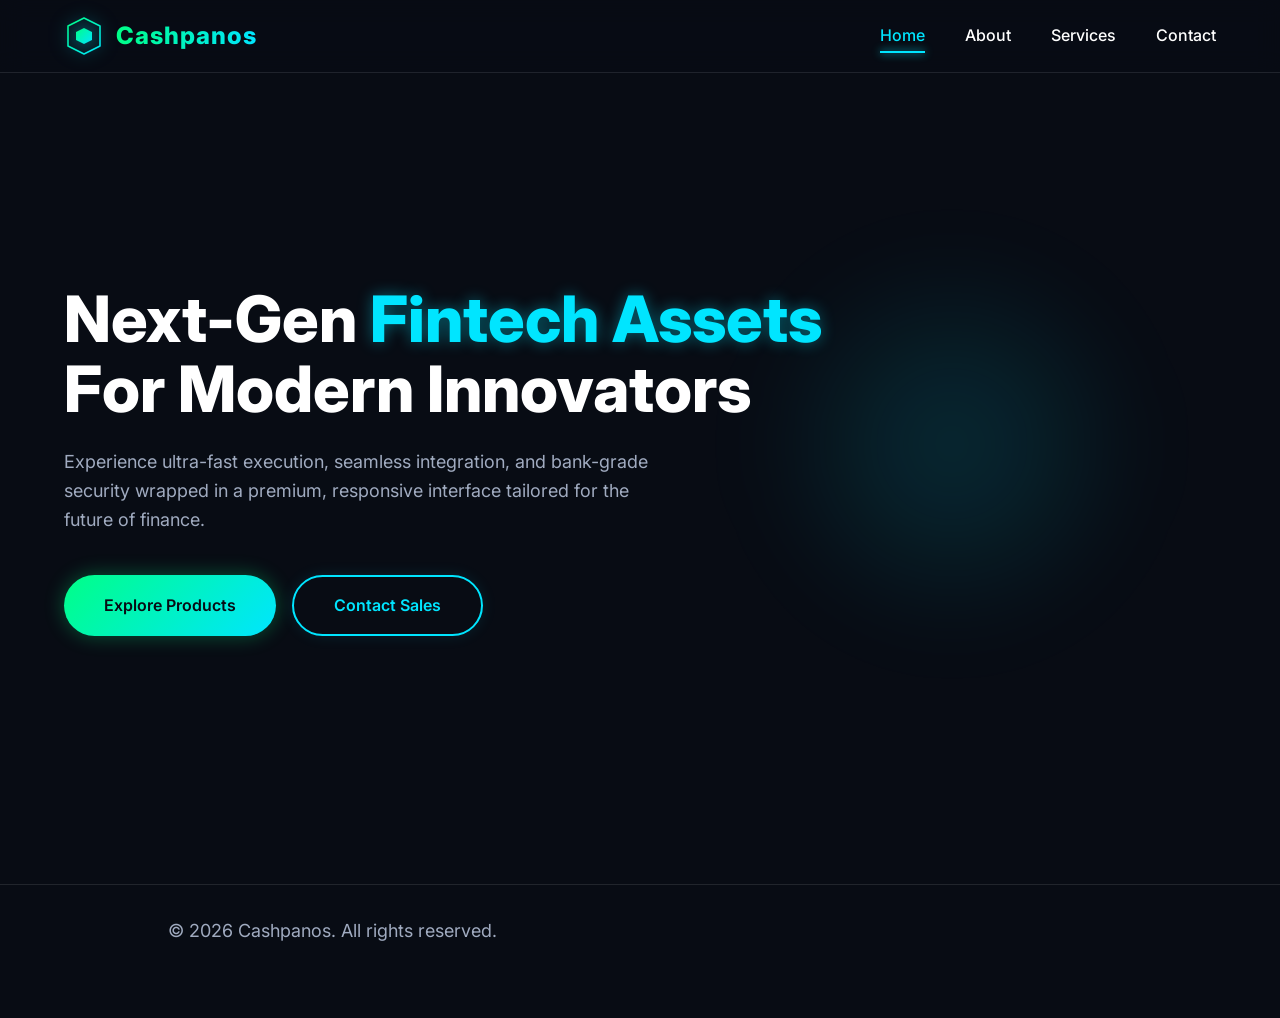
==== index.html @ ae022e5d "Initial commit: Cashpanos Premium UI" ====
<!DOCTYPE html>
<html lang="en">
<head>
    <meta charset="UTF-8">
    <meta name="viewport" content="width=device-width, initial-scale=1.0">
    <title>Cashpanos | Premium Fintech Assets</title>
    <meta name="description" content="Cashpanos is an ultra-fast, premium platform for managing fintech assets securely and with style.">
    <link rel="preconnect" href="https://fonts.googleapis.com">
    <link rel="preconnect" href="https://fonts.gstatic.com" crossorigin>
    <link href="https://fonts.googleapis.com/css2?family=Inter:wght@400;500;600;700;800&display=swap" rel="stylesheet">
    <link rel="stylesheet" href="css/style.css">
</head>
<body>
    <header>
        <a href="index.html" class="logo-container">
            <svg class="logo-svg" viewBox="0 0 100 100" fill="none" xmlns="http://www.w3.org/2000/svg">
                <path d="M50 5L90 25V75L50 95L10 75V25L50 5Z" stroke="url(#paint0_linear)" stroke-width="4" stroke-linejoin="round"/>
                <path d="M50 30L70 40V60L50 70L30 60V40L50 30Z" fill="url(#paint1_linear)"/>
                <defs>
                    <linearGradient id="paint0_linear" x1="10" y1="5" x2="90" y2="95" gradientUnits="userSpaceOnUse">
                        <stop stop-color="#00FF87"/>
                        <stop offset="1" stop-color="#00E5FF"/>
                    </linearGradient>
                    <linearGradient id="paint1_linear" x1="30" y1="30" x2="70" y2="70" gradientUnits="userSpaceOnUse">
                        <stop stop-color="#00FF87"/>
                        <stop offset="1" stop-color="#00E5FF"/>
                    </linearGradient>
                </defs>
            </svg>
            <span class="logo-text">Cashpanos</span>
        </a>
        <nav>
            <ul id="nav-menu">
                <li><a href="index.html" class="active">Home</a></li>
                <li><a href="about.html">About</a></li>
                <li><a href="services.html">Services</a></li>
                <li><a href="contact.html">Contact</a></li>
            </ul>
        </nav>
        <button class="mobile-menu-btn" id="mobile-menu-btn" aria-label="Toggle menu">
            ☰
        </button>
    </header>

    <main>
        <section class="hero">
            <h1>Next-Gen <span class="highlight">Fintech Assets</span><br>For Modern Innovators</h1>
            <p>Experience ultra-fast execution, seamless integration, and bank-grade security wrapped in a premium, responsive interface tailored for the future of finance.</p>
            <div class="btn-group">
                <a href="services.html" class="btn btn-glow">Explore Products</a>
                <a href="contact.html" class="btn btn-primary">Contact Sales</a>
            </div>
        </section>
    </main>

    <footer>
        <p>&copy; 2026 Cashpanos. All rights reserved.</p>
    </footer>

    <script>
        const btn = document.getElementById('mobile-menu-btn');
        const menu = document.getElementById('nav-menu');
        btn.addEventListener('click', () => {
            menu.classList.toggle('active');
        });
    </script>
</body>
</html>
---- css/style.css ----
:root {
  --bg-color: #080C14;
  --card-bg: #121B2A;
  --accent-teal: #00E5FF;
  --accent-emerald: #00FF87;
  --text-main: #FFFFFF;
  --text-muted: #A0ABC0;
  
  --font-main: 'Inter', system-ui, sans-serif;
  --fs-h1: clamp(2.5rem, 5vw, 4rem);
  --fs-h2: clamp(2rem, 4vw, 3rem);
  --fs-p: clamp(1rem, 2vw, 1.125rem);
  
  --glass-bg: rgba(8, 12, 20, 0.7);
  --glass-border: rgba(255, 255, 255, 0.1);
  --transition: all 0.3s cubic-bezier(0.25, 0.8, 0.25, 1);
}

* {
  margin: 0;
  padding: 0;
  box-sizing: border-box;
  font-family: var(--font-main);
}

body {
  background-color: var(--bg-color);
  color: var(--text-main);
  line-height: 1.6;
  overflow-x: hidden;
}

/* Glassmorphism Header */
header {
  position: fixed;
  top: 0;
  left: 0;
  width: 100%;
  padding: 1rem 5%;
  display: flex;
  justify-content: space-between;
  align-items: center;
  background: var(--glass-bg);
  backdrop-filter: blur(12px);
  -webkit-backdrop-filter: blur(12px);
  border-bottom: 1px solid var(--glass-border);
  z-index: 1000;
}

.logo-container {
  display: flex;
  align-items: center;
  gap: 0.75rem;
  text-decoration: none;
  color: var(--text-main);
}

.logo-svg {
  width: 40px;
  height: 40px;
  filter: drop-shadow(0 0 8px rgba(0, 229, 255, 0.5));
}

.logo-text {
  font-size: 1.5rem;
  font-weight: 800;
  letter-spacing: 1px;
  background: linear-gradient(90deg, var(--accent-emerald), var(--accent-teal));
  -webkit-background-clip: text;
  -webkit-text-fill-color: transparent;
}

nav ul {
  list-style: none;
  display: flex;
  gap: 2.5rem;
}

nav a {
  color: var(--text-main);
  text-decoration: none;
  font-weight: 500;
  font-size: 1rem;
  transition: var(--transition);
  position: relative;
  padding: 0.5rem 0;
}

nav a::after {
  content: '';
  position: absolute;
  bottom: 0;
  left: 0;
  width: 0%;
  height: 2px;
  background: var(--accent-teal);
  transition: var(--transition);
  box-shadow: 0 0 8px var(--accent-teal);
}

nav a:hover, nav a.active {
  color: var(--accent-teal);
}

nav a:hover::after,
nav a.active::after {
  width: 100%;
}

.mobile-menu-btn {
  display: none;
  background: none;
  border: none;
  color: var(--text-main);
  font-size: 1.5rem;
  cursor: pointer;
  padding: 0.5rem;
}

/* Base layout */
main {
  padding-top: 100px;
  min-height: calc(100vh - 80px);
}

section {
  padding: 5rem 5%;
}

.hero {
  min-height: 80vh;
  display: flex;
  flex-direction: column;
  justify-content: center;
  position: relative;
}

.hero::after {
  content: '';
  position: absolute;
  top: 20%;
  right: 10%;
  width: 400px;
  height: 400px;
  background: radial-gradient(circle, rgba(0,229,255,0.15) 0%, rgba(8,12,20,0) 70%);
  filter: blur(40px);
  z-index: -1;
  pointer-events: none;
}

h1 { font-size: var(--fs-h1); line-height: 1.1; margin-bottom: 1.5rem; font-weight: 800; }
h2 { font-size: var(--fs-h2); line-height: 1.2; margin-bottom: 1rem; font-weight: 700; }
.highlight { color: var(--accent-teal); text-shadow: 0 0 15px rgba(0,229,255,0.4); }

p { font-size: var(--fs-p); color: var(--text-muted); margin-bottom: 2.5rem; max-width: 600px; }

/* Buttons */
.btn-group {
  display: flex;
  gap: 1rem;
  flex-wrap: wrap;
}

.btn {
  display: inline-flex;
  align-items: center;
  justify-content: center;
  padding: 1rem 2.5rem;
  border-radius: 50px;
  text-decoration: none;
  font-weight: 600;
  font-size: 1rem;
  transition: var(--transition);
  cursor: pointer;
  border: none;
}

.btn-primary {
  background: transparent;
  color: var(--accent-teal);
  border: 2px solid var(--accent-teal);
  box-shadow: 0 0 15px rgba(0, 229, 255, 0.1);
}

.btn-primary:hover {
  background: rgba(0, 229, 255, 0.1);
  box-shadow: 0 0 25px rgba(0, 229, 255, 0.3);
  transform: translateY(-3px);
}

.btn-glow {
  background: linear-gradient(135deg, var(--accent-emerald), var(--accent-teal));
  color: var(--bg-color);
  box-shadow: 0 0 20px rgba(0, 255, 135, 0.3);
}

.btn-glow:hover {
  box-shadow: 0 0 30px rgba(0, 255, 135, 0.6), 0 0 50px rgba(0, 229, 255, 0.4);
  transform: translateY(-3px);
}

/* Cards */
.card-grid {
  display: grid;
  grid-template-columns: repeat(auto-fit, minmax(320px, 1fr));
  gap: 2.5rem;
  margin-top: 3rem;
}

.card {
  background: var(--card-bg);
  border: 1px solid var(--glass-border);
  border-radius: 20px;
  padding: 3rem 2rem;
  transition: var(--transition);
  position: relative;
  overflow: hidden;
  z-index: 1;
}

.card::before {
  content: '';
  position: absolute;
  top: -50%; left: -50%; width: 200%; height: 200%;
  background: radial-gradient(circle at center, rgba(0, 229, 255, 0.1), transparent 60%);
  opacity: 0;
  transition: var(--transition);
  z-index: -1;
  transform: scale(0.5);
}

.card:hover {
  transform: translateY(-12px);
  border-color: rgba(0, 229, 255, 0.5);
  box-shadow: 0 15px 35px rgba(0, 0, 0, 0.5), 0 0 25px rgba(0, 229, 255, 0.15);
}

.card:hover::before {
  opacity: 1;
  transform: scale(1);
}

.card h3 {
  font-size: 1.75rem;
  margin-bottom: 1rem;
  color: var(--text-main);
}

.card-icon {
  font-size: 3rem;
  margin-bottom: 1.5rem;
  background: linear-gradient(135deg, var(--accent-emerald), var(--accent-teal));
  -webkit-background-clip: text;
  -webkit-text-fill-color: transparent;
}

.price {
  font-size: 2.5rem;
  font-weight: 800;
  color: var(--text-main);
  margin-bottom: 1.5rem;
}

.price span {
  font-size: 1rem;
  color: var(--text-muted);
  font-weight: 400;
}

.features {
  list-style: none;
  margin-bottom: 2rem;
}

.features li {
  margin-bottom: 0.75rem;
  color: var(--text-muted);
  display: flex;
  align-items: center;
  gap: 0.5rem;
}

.features li::before {
  content: '✓';
  color: var(--accent-emerald);
  font-weight: bold;
}

/* Forms */
.contact-container {
  max-width: 600px;
  margin: 0 auto;
  background: var(--card-bg);
  padding: 3rem;
  border-radius: 20px;
  border: 1px solid var(--glass-border);
  box-shadow: 0 10px 30px rgba(0,0,0,0.5);
}

.form-group {
  margin-bottom: 2rem;
  position: relative;
}

.form-label {
  display: block;
  margin-bottom: 0.5rem;
  color: var(--text-muted);
  font-size: 0.9rem;
  font-weight: 500;
}

.form-control {
  width: 100%;
  background: rgba(255,255,255,0.03);
  border: 1px solid var(--glass-border);
  border-radius: 10px;
  padding: 1.2rem;
  color: var(--text-main);
  font-size: 1rem;
  transition: var(--transition);
}

textarea.form-control {
  resize: vertical;
  min-height: 150px;
}

.form-control:focus {
  outline: none;
  border-color: var(--accent-teal);
  background: rgba(0,229,255,0.02);
  box-shadow: 0 0 15px rgba(0, 229, 255, 0.15);
}

.error-msg {
  color: #ff4b4b;
  font-size: 0.85rem;
  position: absolute;
  bottom: -22px;
  left: 5px;
  display: none;
}

.form-group.error .form-control {
  border-color: #ff4b4b;
  background: rgba(255,75,75,0.05);
}

.form-group.error .error-msg {
  display: block;
}

/* Footer */
footer {
  text-align: center;
  padding: 2rem;
  border-top: 1px solid var(--glass-border);
  color: var(--text-muted);
  margin-top: 4rem;
}

/* Mobile Responsive */
@media (max-width: 768px) {
  .mobile-menu-btn {
    display: block;
  }
  
  nav ul {
    position: fixed;
    top: 72px;
    left: -100%;
    width: 100%;
    height: calc(100vh - 72px);
    background: var(--glass-bg);
    backdrop-filter: blur(15px);
    -webkit-backdrop-filter: blur(15px);
    flex-direction: column;
    align-items: center;
    padding-top: 4rem;
    gap: 3rem;
    transition: var(--transition);
    border-right: 1px solid var(--glass-border);
  }
  
  nav ul.active {
    left: 0;
  }
  
  nav a {
    font-size: 1.5rem;
  }
  
  section {
    padding: 3rem 5%;
  }
  
  .contact-container {
    padding: 2rem 1.5rem;
  }
}
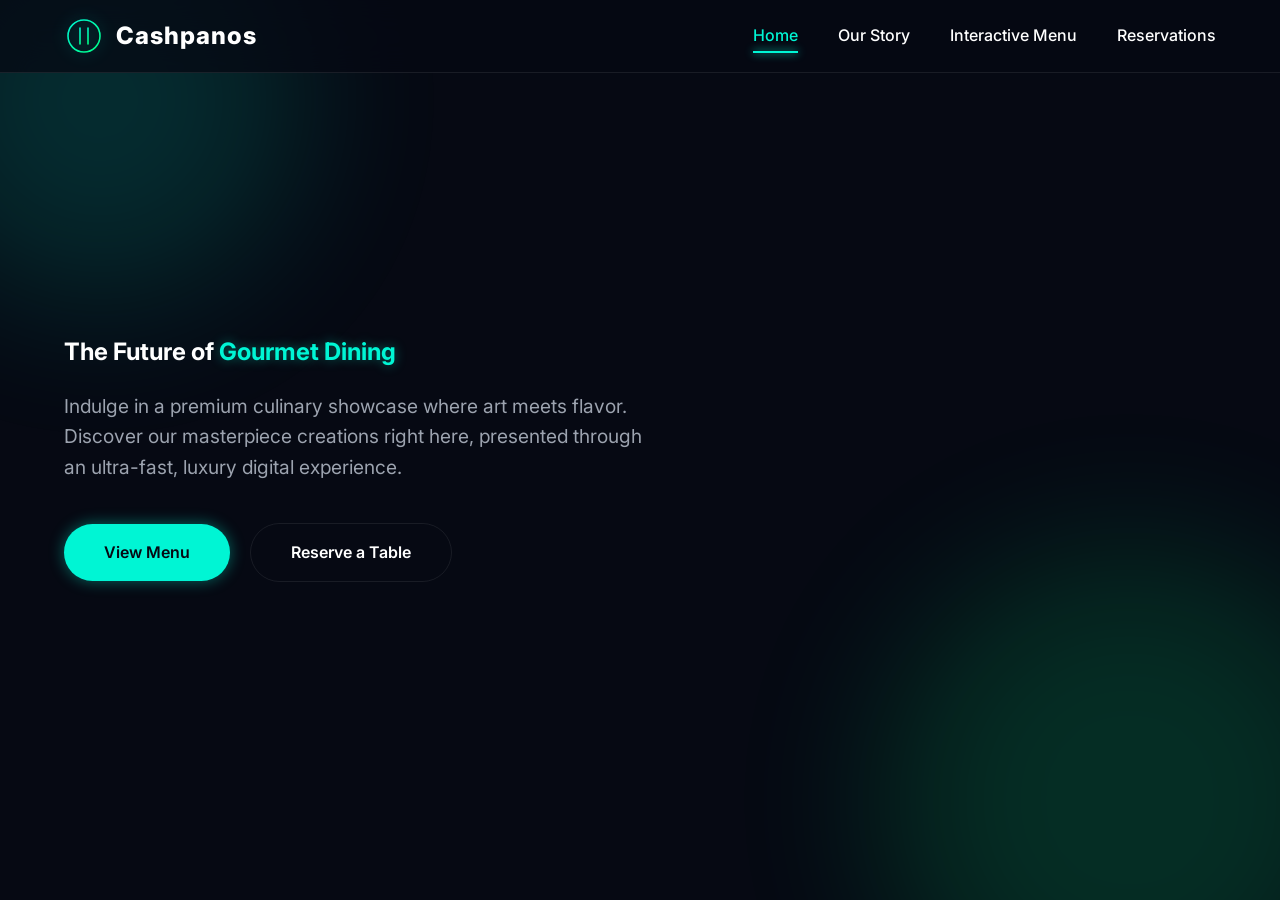
==== commit b269d4d3: "feat: Upgrade Cashpanos to premium culinary showcase with 3D menus" ====
--- a/index.html
+++ b/index.html
@@ -3,27 +3,32 @@
 <head>
     <meta charset="UTF-8">
     <meta name="viewport" content="width=device-width, initial-scale=1.0">
-    <title>Cashpanos | Premium Fintech Assets</title>
-    <meta name="description" content="Cashpanos is an ultra-fast, premium platform for managing fintech assets securely and with style.">
+    <title>Cashpanos | Premium Culinary Showcase</title>
+    <meta name="description" content="Experience a breathtaking, luxury culinary journey with Cashpanos.">
     <link rel="preconnect" href="https://fonts.googleapis.com">
     <link rel="preconnect" href="https://fonts.gstatic.com" crossorigin>
     <link href="https://fonts.googleapis.com/css2?family=Inter:wght@400;500;600;700;800&display=swap" rel="stylesheet">
     <link rel="stylesheet" href="css/style.css">
 </head>
 <body>
+    <!-- Ambient Blobs -->
+    <div class="ambient-blob blob-1"></div>
+    <div class="ambient-blob blob-2"></div>
+
     <header>
         <a href="index.html" class="logo-container">
             <svg class="logo-svg" viewBox="0 0 100 100" fill="none" xmlns="http://www.w3.org/2000/svg">
-                <path d="M50 5L90 25V75L50 95L10 75V25L50 5Z" stroke="url(#paint0_linear)" stroke-width="4" stroke-linejoin="round"/>
-                <path d="M50 30L70 40V60L50 70L30 60V40L50 30Z" fill="url(#paint1_linear)"/>
+                <!-- Culinary-inspired minimalist plate and fork/knife abstract -->
+                <circle cx="50" cy="50" r="40" stroke="url(#paint0_linear)" stroke-width="4"/>
+                <path d="M40 30 V70 M60 30 V70" stroke="url(#paint1_linear)" stroke-width="4" stroke-linecap="round"/>
                 <defs>
-                    <linearGradient id="paint0_linear" x1="10" y1="5" x2="90" y2="95" gradientUnits="userSpaceOnUse">
-                        <stop stop-color="#00FF87"/>
-                        <stop offset="1" stop-color="#00E5FF"/>
+                    <linearGradient id="paint0_linear" x1="10" y1="10" x2="90" y2="90" gradientUnits="userSpaceOnUse">
+                        <stop stop-color="#00F5D4"/>
+                        <stop offset="1" stop-color="#00FF87"/>
                     </linearGradient>
-                    <linearGradient id="paint1_linear" x1="30" y1="30" x2="70" y2="70" gradientUnits="userSpaceOnUse">
-                        <stop stop-color="#00FF87"/>
-                        <stop offset="1" stop-color="#00E5FF"/>
+                    <linearGradient id="paint1_linear" x1="40" y1="30" x2="60" y2="70" gradientUnits="userSpaceOnUse">
+                        <stop stop-color="#00F5D4"/>
+                        <stop offset="1" stop-color="#00FF87"/>
                     </linearGradient>
                 </defs>
             </svg>
@@ -32,37 +37,27 @@
         <nav>
             <ul id="nav-menu">
                 <li><a href="index.html" class="active">Home</a></li>
-                <li><a href="about.html">About</a></li>
-                <li><a href="services.html">Services</a></li>
-                <li><a href="contact.html">Contact</a></li>
+                <li><a href="about.html">Our Story</a></li>
+                <li><a href="services.html">Interactive Menu</a></li>
+                <li><a href="contact.html">Reservations</a></li>
             </ul>
         </nav>
-        <button class="mobile-menu-btn" id="mobile-menu-btn" aria-label="Toggle menu">
-            ☰
-        </button>
+        <button class="mobile-menu-btn" id="mobile-menu-btn" aria-label="Toggle menu">☰</button>
     </header>
 
     <main>
-        <section class="hero">
-            <h1>Next-Gen <span class="highlight">Fintech Assets</span><br>For Modern Innovators</h1>
-            <p>Experience ultra-fast execution, seamless integration, and bank-grade security wrapped in a premium, responsive interface tailored for the future of finance.</p>
-            <div class="btn-group">
-                <a href="services.html" class="btn btn-glow">Explore Products</a>
-                <a href="contact.html" class="btn btn-primary">Contact Sales</a>
+        <section class="hero fade-in">
+            <h1>The Future of <span class="highlight">Gourmet Dining</span></h1>
+            <p style="margin: 1.5rem 0 2.5rem; font-size: 1.2rem; max-width: 600px; color: var(--text-muted);">
+                Indulge in a premium culinary showcase where art meets flavor. Discover our masterpiece creations right here, presented through an ultra-fast, luxury digital experience.
+            </p>
+            <div>
+                <a href="services.html" class="btn btn-glow">View Menu</a>
+                <a href="contact.html" class="btn" style="color: var(--text-main); margin-left: 1rem; border: 1px solid var(--glass-border);">Reserve a Table</a>
             </div>
         </section>
     </main>
 
-    <footer>
-        <p>&copy; 2026 Cashpanos. All rights reserved.</p>
-    </footer>
-
-    <script>
-        const btn = document.getElementById('mobile-menu-btn');
-        const menu = document.getElementById('nav-menu');
-        btn.addEventListener('click', () => {
-            menu.classList.toggle('active');
-        });
-    </script>
+    <script src="js/main.js"></script>
 </body>
 </html>
--- a/css/style.css
+++ b/css/style.css
@@ -1,19 +1,14 @@
 :root {
-  --bg-color: #080C14;
-  --card-bg: #121B2A;
-  --accent-teal: #00E5FF;
-  --accent-emerald: #00FF87;
+  --bg-dark: #060913;
+  --bg-container: #111827;
+  --accent-neon: #00F5D4;
+  --accent-secondary: #00FF87;
   --text-main: #FFFFFF;
-  --text-muted: #A0ABC0;
+  --text-muted: #9CA3AF;
   
   --font-main: 'Inter', system-ui, sans-serif;
-  --fs-h1: clamp(2.5rem, 5vw, 4rem);
-  --fs-h2: clamp(2rem, 4vw, 3rem);
-  --fs-p: clamp(1rem, 2vw, 1.125rem);
-  
-  --glass-bg: rgba(8, 12, 20, 0.7);
-  --glass-border: rgba(255, 255, 255, 0.1);
-  --transition: all 0.3s cubic-bezier(0.25, 0.8, 0.25, 1);
+  --glass-bg: rgba(6, 9, 19, 0.75);
+  --glass-border: rgba(255, 255, 255, 0.08);
 }
 
 * {
@@ -24,378 +19,124 @@
 }
 
 body {
-  background-color: var(--bg-color);
+  background-color: var(--bg-dark);
   color: var(--text-main);
   line-height: 1.6;
   overflow-x: hidden;
+  position: relative;
 }
 
-/* Glassmorphism Header */
+/* Ambient Floating Blobs */
+.ambient-blob {
+  position: fixed;
+  border-radius: 50%;
+  filter: blur(80px);
+  z-index: -1;
+  opacity: 0.15;
+  animation: float 10s infinite ease-in-out alternate;
+}
+
+.blob-1 {
+  width: 400px;
+  height: 400px;
+  background: var(--accent-neon);
+  top: -100px;
+  left: -100px;
+}
+
+.blob-2 {
+  width: 500px;
+  height: 500px;
+  background: var(--accent-secondary);
+  bottom: -150px;
+  right: -100px;
+  animation-delay: -5s;
+}
+
+@keyframes float {
+  0% { transform: translateY(0) scale(1); }
+  100% { transform: translateY(50px) scale(1.1); }
+}
+
+/* Typography */
+h1, h2, h3 { line-height: 1.2; }
+.highlight { color: var(--accent-neon); text-shadow: 0 0 12px rgba(0,245,212,0.4); }
+
+/* Header & Glassmorphism */
 header {
   position: fixed;
-  top: 0;
-  left: 0;
-  width: 100%;
+  top: 0; left: 0; width: 100%;
   padding: 1rem 5%;
   display: flex;
   justify-content: space-between;
   align-items: center;
   background: var(--glass-bg);
-  backdrop-filter: blur(12px);
-  -webkit-backdrop-filter: blur(12px);
+  backdrop-filter: blur(16px);
+  -webkit-backdrop-filter: blur(16px);
   border-bottom: 1px solid var(--glass-border);
   z-index: 1000;
 }
 
 .logo-container {
-  display: flex;
-  align-items: center;
-  gap: 0.75rem;
+  display: flex; align-items: center; gap: 0.75rem;
   text-decoration: none;
-  color: var(--text-main);
 }
 
-.logo-svg {
-  width: 40px;
-  height: 40px;
-  filter: drop-shadow(0 0 8px rgba(0, 229, 255, 0.5));
+.logo-svg { width: 40px; height: 40px; filter: drop-shadow(0 0 8px rgba(0,245,212,0.4)); }
+.logo-text { font-size: 1.5rem; font-weight: 800; color: var(--text-main); letter-spacing: 1px; }
+
+nav ul { list-style: none; display: flex; gap: 2.5rem; }
+nav a {
+  color: var(--text-main); text-decoration: none; font-weight: 500;
+  position: relative; padding: 0.5rem 0; transition: color 0.3s;
+}
+nav a::after {
+  content: ''; position: absolute; bottom: 0; left: 0; width: 0%; height: 2px;
+  background: var(--accent-neon); transition: width 0.3s; box-shadow: 0 0 8px var(--accent-neon);
+}
+nav a:hover, nav a.active { color: var(--accent-neon); }
+nav a:hover::after, nav a.active::after { width: 100%; }
+
+.mobile-menu-btn {
+  display: none; background: none; border: none; color: var(--text-main); font-size: 1.8rem; cursor: pointer;
 }
 
-.logo-text {
-  font-size: 1.5rem;
-  font-weight: 800;
-  letter-spacing: 1px;
-  background: linear-gradient(90deg, var(--accent-emerald), var(--accent-teal));
-  -webkit-background-clip: text;
-  -webkit-text-fill-color: transparent;
-}
-
-nav ul {
-  list-style: none;
-  display: flex;
-  gap: 2.5rem;
-}
-
-nav a {
-  color: var(--text-main);
-  text-decoration: none;
-  font-weight: 500;
-  font-size: 1rem;
-  transition: var(--transition);
-  position: relative;
-  padding: 0.5rem 0;
-}
-
-nav a::after {
-  content: '';
-  position: absolute;
-  bottom: 0;
-  left: 0;
-  width: 0%;
-  height: 2px;
-  background: var(--accent-teal);
-  transition: var(--transition);
-  box-shadow: 0 0 8px var(--accent-teal);
-}
-
-nav a:hover, nav a.active {
-  color: var(--accent-teal);
-}
-
-nav a:hover::after,
-nav a.active::after {
-  width: 100%;
-}
-
-.mobile-menu-btn {
-  display: none;
-  background: none;
-  border: none;
-  color: var(--text-main);
-  font-size: 1.5rem;
-  cursor: pointer;
-  padding: 0.5rem;
-}
-
-/* Base layout */
-main {
-  padding-top: 100px;
-  min-height: calc(100vh - 80px);
-}
-
-section {
-  padding: 5rem 5%;
-}
-
-.hero {
-  min-height: 80vh;
-  display: flex;
-  flex-direction: column;
-  justify-content: center;
-  position: relative;
-}
-
-.hero::after {
-  content: '';
-  position: absolute;
-  top: 20%;
-  right: 10%;
-  width: 400px;
-  height: 400px;
-  background: radial-gradient(circle, rgba(0,229,255,0.15) 0%, rgba(8,12,20,0) 70%);
-  filter: blur(40px);
-  z-index: -1;
-  pointer-events: none;
-}
-
-h1 { font-size: var(--fs-h1); line-height: 1.1; margin-bottom: 1.5rem; font-weight: 800; }
-h2 { font-size: var(--fs-h2); line-height: 1.2; margin-bottom: 1rem; font-weight: 700; }
-.highlight { color: var(--accent-teal); text-shadow: 0 0 15px rgba(0,229,255,0.4); }
-
-p { font-size: var(--fs-p); color: var(--text-muted); margin-bottom: 2.5rem; max-width: 600px; }
+/* Layout */
+main { padding-top: 100px; min-height: calc(100vh - 80px); }
+section { padding: 5rem 5%; }
+.hero { min-height: 80vh; display: flex; flex-direction: column; justify-content: center; }
 
 /* Buttons */
-.btn-group {
-  display: flex;
-  gap: 1rem;
-  flex-wrap: wrap;
+.btn {
+  display: inline-block; padding: 1rem 2.5rem; border-radius: 50px; font-weight: 600;
+  text-decoration: none; border: none; cursor: pointer; transition: all 0.3s;
 }
-
-.btn {
-  display: inline-flex;
-  align-items: center;
-  justify-content: center;
-  padding: 1rem 2.5rem;
-  border-radius: 50px;
-  text-decoration: none;
-  font-weight: 600;
-  font-size: 1rem;
-  transition: var(--transition);
-  cursor: pointer;
-  border: none;
+.btn-glow {
+  background: var(--accent-neon); color: var(--bg-dark);
+  box-shadow: 0 0 15px rgba(0, 245, 212, 0.4);
 }
-
-.btn-primary {
-  background: transparent;
-  color: var(--accent-teal);
-  border: 2px solid var(--accent-teal);
-  box-shadow: 0 0 15px rgba(0, 229, 255, 0.1);
-}
-
-.btn-primary:hover {
-  background: rgba(0, 229, 255, 0.1);
-  box-shadow: 0 0 25px rgba(0, 229, 255, 0.3);
-  transform: translateY(-3px);
-}
-
-.btn-glow {
-  background: linear-gradient(135deg, var(--accent-emerald), var(--accent-teal));
-  color: var(--bg-color);
-  box-shadow: 0 0 20px rgba(0, 255, 135, 0.3);
-}
-
 .btn-glow:hover {
-  box-shadow: 0 0 30px rgba(0, 255, 135, 0.6), 0 0 50px rgba(0, 229, 255, 0.4);
-  transform: translateY(-3px);
-}
-
-/* Cards */
-.card-grid {
-  display: grid;
-  grid-template-columns: repeat(auto-fit, minmax(320px, 1fr));
-  gap: 2.5rem;
-  margin-top: 3rem;
-}
-
-.card {
-  background: var(--card-bg);
-  border: 1px solid var(--glass-border);
-  border-radius: 20px;
-  padding: 3rem 2rem;
-  transition: var(--transition);
-  position: relative;
-  overflow: hidden;
-  z-index: 1;
-}
-
-.card::before {
-  content: '';
-  position: absolute;
-  top: -50%; left: -50%; width: 200%; height: 200%;
-  background: radial-gradient(circle at center, rgba(0, 229, 255, 0.1), transparent 60%);
-  opacity: 0;
-  transition: var(--transition);
-  z-index: -1;
-  transform: scale(0.5);
-}
-
-.card:hover {
-  transform: translateY(-12px);
-  border-color: rgba(0, 229, 255, 0.5);
-  box-shadow: 0 15px 35px rgba(0, 0, 0, 0.5), 0 0 25px rgba(0, 229, 255, 0.15);
-}
-
-.card:hover::before {
-  opacity: 1;
-  transform: scale(1);
-}
-
-.card h3 {
-  font-size: 1.75rem;
-  margin-bottom: 1rem;
-  color: var(--text-main);
-}
-
-.card-icon {
-  font-size: 3rem;
-  margin-bottom: 1.5rem;
-  background: linear-gradient(135deg, var(--accent-emerald), var(--accent-teal));
-  -webkit-background-clip: text;
-  -webkit-text-fill-color: transparent;
-}
-
-.price {
-  font-size: 2.5rem;
-  font-weight: 800;
-  color: var(--text-main);
-  margin-bottom: 1.5rem;
-}
-
-.price span {
-  font-size: 1rem;
-  color: var(--text-muted);
-  font-weight: 400;
-}
-
-.features {
-  list-style: none;
-  margin-bottom: 2rem;
-}
-
-.features li {
-  margin-bottom: 0.75rem;
-  color: var(--text-muted);
-  display: flex;
-  align-items: center;
-  gap: 0.5rem;
-}
-
-.features li::before {
-  content: '✓';
-  color: var(--accent-emerald);
-  font-weight: bold;
+  box-shadow: 0 0 30px rgba(0, 245, 212, 0.7); transform: translateY(-3px);
 }
 
 /* Forms */
-.contact-container {
-  max-width: 600px;
-  margin: 0 auto;
-  background: var(--card-bg);
-  padding: 3rem;
-  border-radius: 20px;
-  border: 1px solid var(--glass-border);
-  box-shadow: 0 10px 30px rgba(0,0,0,0.5);
+.form-control {
+  width: 100%; background: var(--bg-container); border: 1px solid var(--glass-border);
+  padding: 1rem; color: var(--text-main); border-radius: 8px;
 }
+.form-control:focus { outline: none; border-color: var(--accent-neon); box-shadow: 0 0 10px rgba(0,245,212,0.2); }
 
-.form-group {
-  margin-bottom: 2rem;
-  position: relative;
+/* Utilities */
+.fade-in { opacity: 0; transform: translateY(30px); transition: opacity 0.8s ease, transform 0.8s ease; }
+.fade-in.visible { opacity: 1; transform: translateY(0); }
+
+@media (max-width: 768px) {
+  .mobile-menu-btn { display: block; }
+  nav ul {
+    position: fixed; top: 72px; left: -100%; width: 100%; height: calc(100vh - 72px);
+    background: var(--glass-bg); backdrop-filter: blur(15px); flex-direction: column;
+    align-items: center; padding-top: 4rem; gap: 3rem; transition: left 0.3s ease;
+  }
+  nav ul.active { left: 0; }
+  h1 { font-size: 2.5rem; }
 }
-
-.form-label {
-  display: block;
-  margin-bottom: 0.5rem;
-  color: var(--text-muted);
-  font-size: 0.9rem;
-  font-weight: 500;
-}
-
-.form-control {
-  width: 100%;
-  background: rgba(255,255,255,0.03);
-  border: 1px solid var(--glass-border);
-  border-radius: 10px;
-  padding: 1.2rem;
-  color: var(--text-main);
-  font-size: 1rem;
-  transition: var(--transition);
-}
-
-textarea.form-control {
-  resize: vertical;
-  min-height: 150px;
-}
-
-.form-control:focus {
-  outline: none;
-  border-color: var(--accent-teal);
-  background: rgba(0,229,255,0.02);
-  box-shadow: 0 0 15px rgba(0, 229, 255, 0.15);
-}
-
-.error-msg {
-  color: #ff4b4b;
-  font-size: 0.85rem;
-  position: absolute;
-  bottom: -22px;
-  left: 5px;
-  display: none;
-}
-
-.form-group.error .form-control {
-  border-color: #ff4b4b;
-  background: rgba(255,75,75,0.05);
-}
-
-.form-group.error .error-msg {
-  display: block;
-}
-
-/* Footer */
-footer {
-  text-align: center;
-  padding: 2rem;
-  border-top: 1px solid var(--glass-border);
-  color: var(--text-muted);
-  margin-top: 4rem;
-}
-
-/* Mobile Responsive */
-@media (max-width: 768px) {
-  .mobile-menu-btn {
-    display: block;
-  }
-  
-  nav ul {
-    position: fixed;
-    top: 72px;
-    left: -100%;
-    width: 100%;
-    height: calc(100vh - 72px);
-    background: var(--glass-bg);
-    backdrop-filter: blur(15px);
-    -webkit-backdrop-filter: blur(15px);
-    flex-direction: column;
-    align-items: center;
-    padding-top: 4rem;
-    gap: 3rem;
-    transition: var(--transition);
-    border-right: 1px solid var(--glass-border);
-  }
-  
-  nav ul.active {
-    left: 0;
-  }
-  
-  nav a {
-    font-size: 1.5rem;
-  }
-  
-  section {
-    padding: 3rem 5%;
-  }
-  
-  .contact-container {
-    padding: 2rem 1.5rem;
-  }
-}
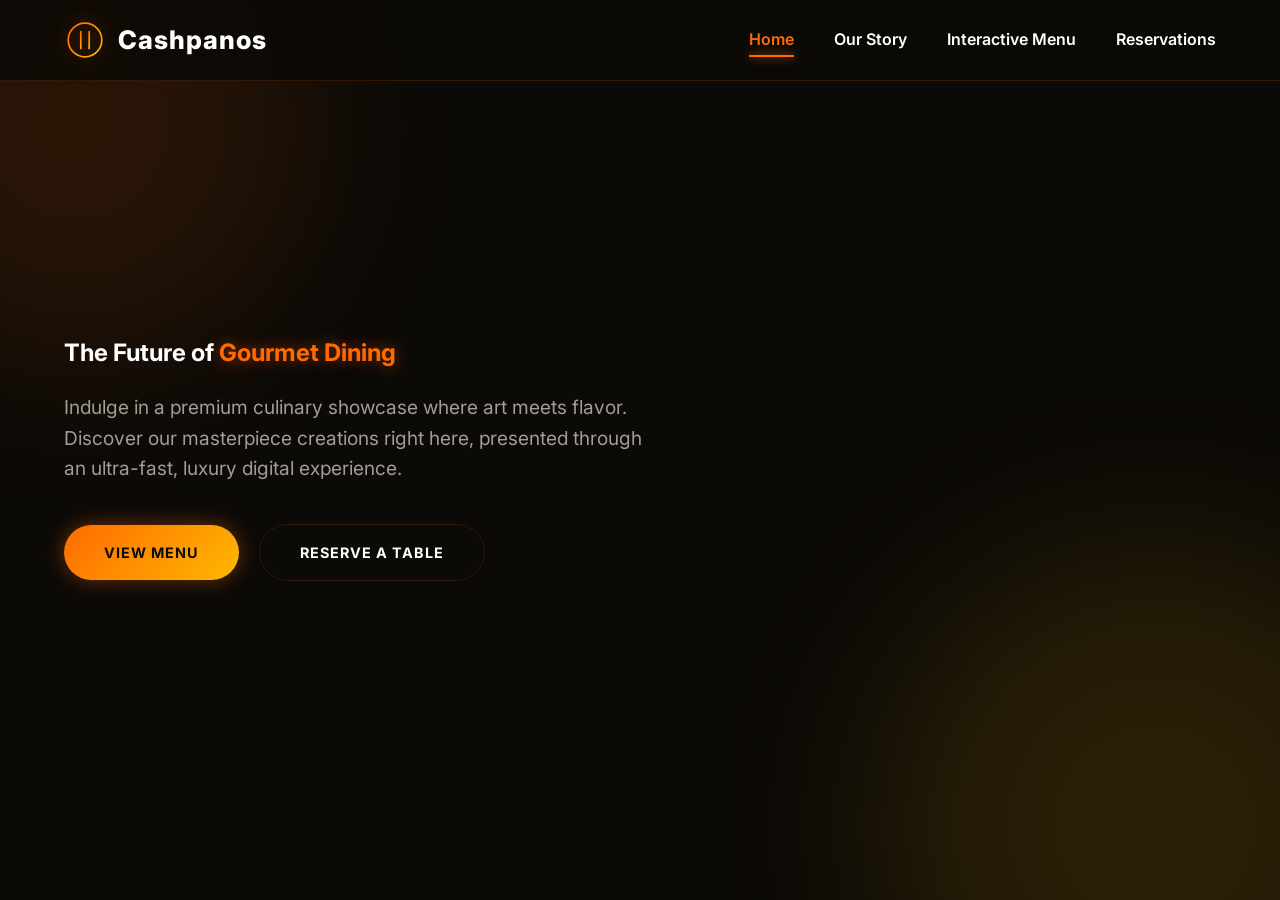
==== commit cf538862: "feat: Add 24 culinary items, fiery orange theme, image placeholders" ====
--- a/index.html
+++ b/index.html
@@ -23,12 +23,12 @@
                 <path d="M40 30 V70 M60 30 V70" stroke="url(#paint1_linear)" stroke-width="4" stroke-linecap="round"/>
                 <defs>
                     <linearGradient id="paint0_linear" x1="10" y1="10" x2="90" y2="90" gradientUnits="userSpaceOnUse">
-                        <stop stop-color="#00F5D4"/>
-                        <stop offset="1" stop-color="#00FF87"/>
+                        <stop stop-color="#FF6B00"/>
+                        <stop offset="1" stop-color="#FFB800"/>
                     </linearGradient>
                     <linearGradient id="paint1_linear" x1="40" y1="30" x2="60" y2="70" gradientUnits="userSpaceOnUse">
-                        <stop stop-color="#00F5D4"/>
-                        <stop offset="1" stop-color="#00FF87"/>
+                        <stop stop-color="#FF6B00"/>
+                        <stop offset="1" stop-color="#FFB800"/>
                     </linearGradient>
                 </defs>
             </svg>
--- a/css/style.css
+++ b/css/style.css
@@ -1,14 +1,14 @@
 :root {
-  --bg-dark: #060913;
-  --bg-container: #111827;
-  --accent-neon: #00F5D4;
-  --accent-secondary: #00FF87;
+  --bg-dark: #0C0A07;
+  --bg-container: #18140E;
+  --accent-neon: #FF6B00;
+  --accent-secondary: #FFB800;
   --text-main: #FFFFFF;
-  --text-muted: #9CA3AF;
+  --text-muted: #A39D98;
   
   --font-main: 'Inter', system-ui, sans-serif;
-  --glass-bg: rgba(6, 9, 19, 0.75);
-  --glass-border: rgba(255, 255, 255, 0.08);
+  --glass-bg: rgba(12, 10, 7, 0.85);
+  --glass-border: rgba(255, 107, 0, 0.15);
 }
 
 * {
@@ -30,49 +30,49 @@
 .ambient-blob {
   position: fixed;
   border-radius: 50%;
-  filter: blur(80px);
+  filter: blur(90px);
   z-index: -1;
-  opacity: 0.15;
-  animation: float 10s infinite ease-in-out alternate;
+  opacity: 0.12;
+  animation: float 12s infinite ease-in-out alternate;
 }
 
 .blob-1 {
-  width: 400px;
-  height: 400px;
+  width: 450px;
+  height: 450px;
   background: var(--accent-neon);
   top: -100px;
-  left: -100px;
+  left: -150px;
 }
 
 .blob-2 {
-  width: 500px;
-  height: 500px;
+  width: 550px;
+  height: 550px;
   background: var(--accent-secondary);
-  bottom: -150px;
-  right: -100px;
-  animation-delay: -5s;
+  bottom: -200px;
+  right: -150px;
+  animation-delay: -6s;
 }
 
 @keyframes float {
   0% { transform: translateY(0) scale(1); }
-  100% { transform: translateY(50px) scale(1.1); }
+  100% { transform: translateY(60px) scale(1.1); }
 }
 
 /* Typography */
 h1, h2, h3 { line-height: 1.2; }
-.highlight { color: var(--accent-neon); text-shadow: 0 0 12px rgba(0,245,212,0.4); }
+.highlight { color: var(--accent-neon); text-shadow: 0 0 15px rgba(255,107,0,0.5); }
 
 /* Header & Glassmorphism */
 header {
   position: fixed;
   top: 0; left: 0; width: 100%;
-  padding: 1rem 5%;
+  padding: 1.2rem 5%;
   display: flex;
   justify-content: space-between;
   align-items: center;
   background: var(--glass-bg);
-  backdrop-filter: blur(16px);
-  -webkit-backdrop-filter: blur(16px);
+  backdrop-filter: blur(20px);
+  -webkit-backdrop-filter: blur(20px);
   border-bottom: 1px solid var(--glass-border);
   z-index: 1000;
 }
@@ -82,17 +82,17 @@
   text-decoration: none;
 }
 
-.logo-svg { width: 40px; height: 40px; filter: drop-shadow(0 0 8px rgba(0,245,212,0.4)); }
-.logo-text { font-size: 1.5rem; font-weight: 800; color: var(--text-main); letter-spacing: 1px; }
+.logo-svg { width: 42px; height: 42px; filter: drop-shadow(0 0 10px rgba(255,107,0,0.5)); }
+.logo-text { font-size: 1.6rem; font-weight: 800; color: var(--text-main); letter-spacing: 1px; }
 
 nav ul { list-style: none; display: flex; gap: 2.5rem; }
 nav a {
-  color: var(--text-main); text-decoration: none; font-weight: 500;
+  color: var(--text-main); text-decoration: none; font-weight: 600;
   position: relative; padding: 0.5rem 0; transition: color 0.3s;
 }
 nav a::after {
   content: ''; position: absolute; bottom: 0; left: 0; width: 0%; height: 2px;
-  background: var(--accent-neon); transition: width 0.3s; box-shadow: 0 0 8px var(--accent-neon);
+  background: var(--accent-neon); transition: width 0.3s; box-shadow: 0 0 10px var(--accent-neon);
 }
 nav a:hover, nav a.active { color: var(--accent-neon); }
 nav a:hover::after, nav a.active::after { width: 100%; }
@@ -108,33 +108,35 @@
 
 /* Buttons */
 .btn {
-  display: inline-block; padding: 1rem 2.5rem; border-radius: 50px; font-weight: 600;
+  display: inline-block; padding: 1rem 2.5rem; border-radius: 50px; font-weight: 700;
   text-decoration: none; border: none; cursor: pointer; transition: all 0.3s;
+  text-transform: uppercase; letter-spacing: 1px; font-size: 0.9rem;
 }
 .btn-glow {
-  background: var(--accent-neon); color: var(--bg-dark);
-  box-shadow: 0 0 15px rgba(0, 245, 212, 0.4);
+  background: linear-gradient(135deg, var(--accent-neon), var(--accent-secondary)); 
+  color: var(--bg-dark);
+  box-shadow: 0 0 20px rgba(255, 107, 0, 0.4);
 }
 .btn-glow:hover {
-  box-shadow: 0 0 30px rgba(0, 245, 212, 0.7); transform: translateY(-3px);
+  box-shadow: 0 0 35px rgba(255, 107, 0, 0.8); transform: translateY(-3px);
 }
 
 /* Forms */
 .form-control {
   width: 100%; background: var(--bg-container); border: 1px solid var(--glass-border);
-  padding: 1rem; color: var(--text-main); border-radius: 8px;
+  padding: 1.2rem; color: var(--text-main); border-radius: 10px; font-size: 1rem;
 }
-.form-control:focus { outline: none; border-color: var(--accent-neon); box-shadow: 0 0 10px rgba(0,245,212,0.2); }
+.form-control:focus { outline: none; border-color: var(--accent-neon); box-shadow: 0 0 15px rgba(255,107,0,0.3); }
 
 /* Utilities */
-.fade-in { opacity: 0; transform: translateY(30px); transition: opacity 0.8s ease, transform 0.8s ease; }
+.fade-in { opacity: 0; transform: translateY(40px); transition: opacity 0.8s ease, transform 0.8s ease; }
 .fade-in.visible { opacity: 1; transform: translateY(0); }
 
 @media (max-width: 768px) {
   .mobile-menu-btn { display: block; }
   nav ul {
-    position: fixed; top: 72px; left: -100%; width: 100%; height: calc(100vh - 72px);
-    background: var(--glass-bg); backdrop-filter: blur(15px); flex-direction: column;
+    position: fixed; top: 82px; left: -100%; width: 100%; height: calc(100vh - 82px);
+    background: var(--glass-bg); backdrop-filter: blur(20px); flex-direction: column;
     align-items: center; padding-top: 4rem; gap: 3rem; transition: left 0.3s ease;
   }
   nav ul.active { left: 0; }
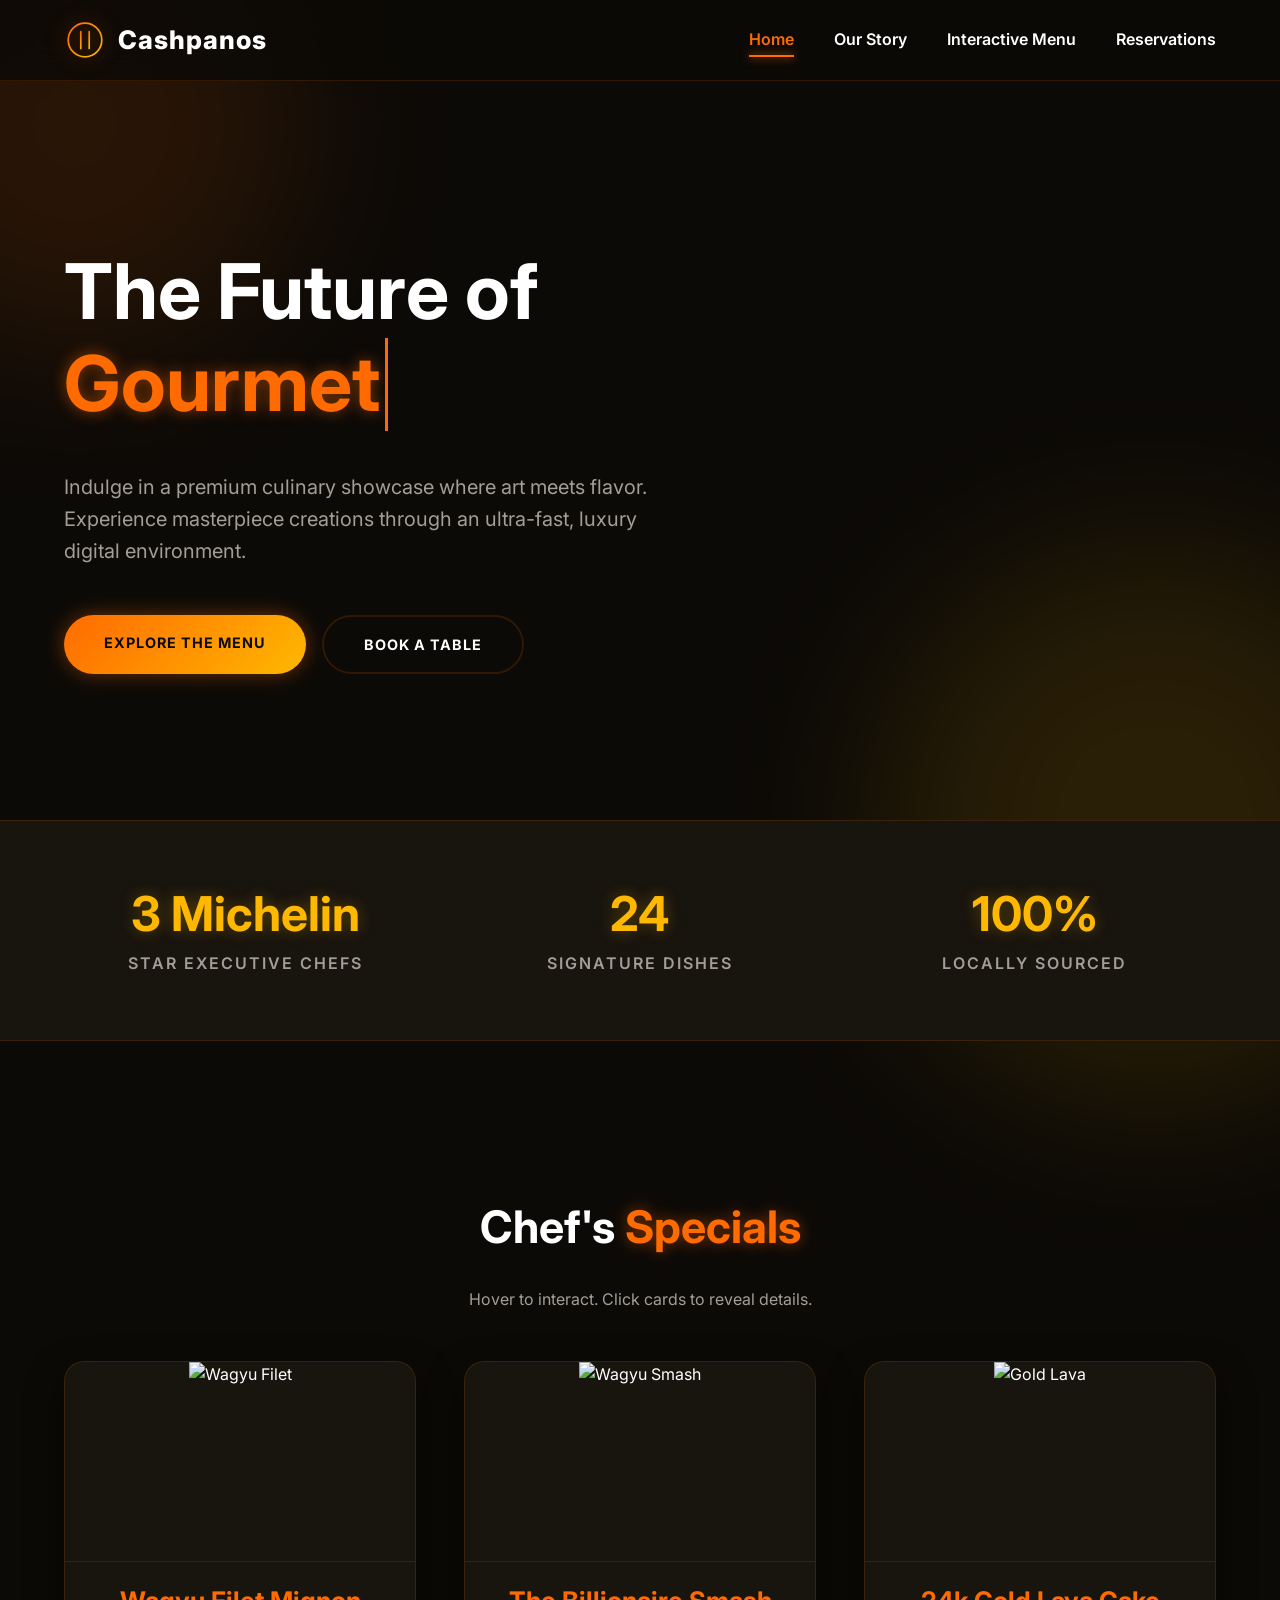
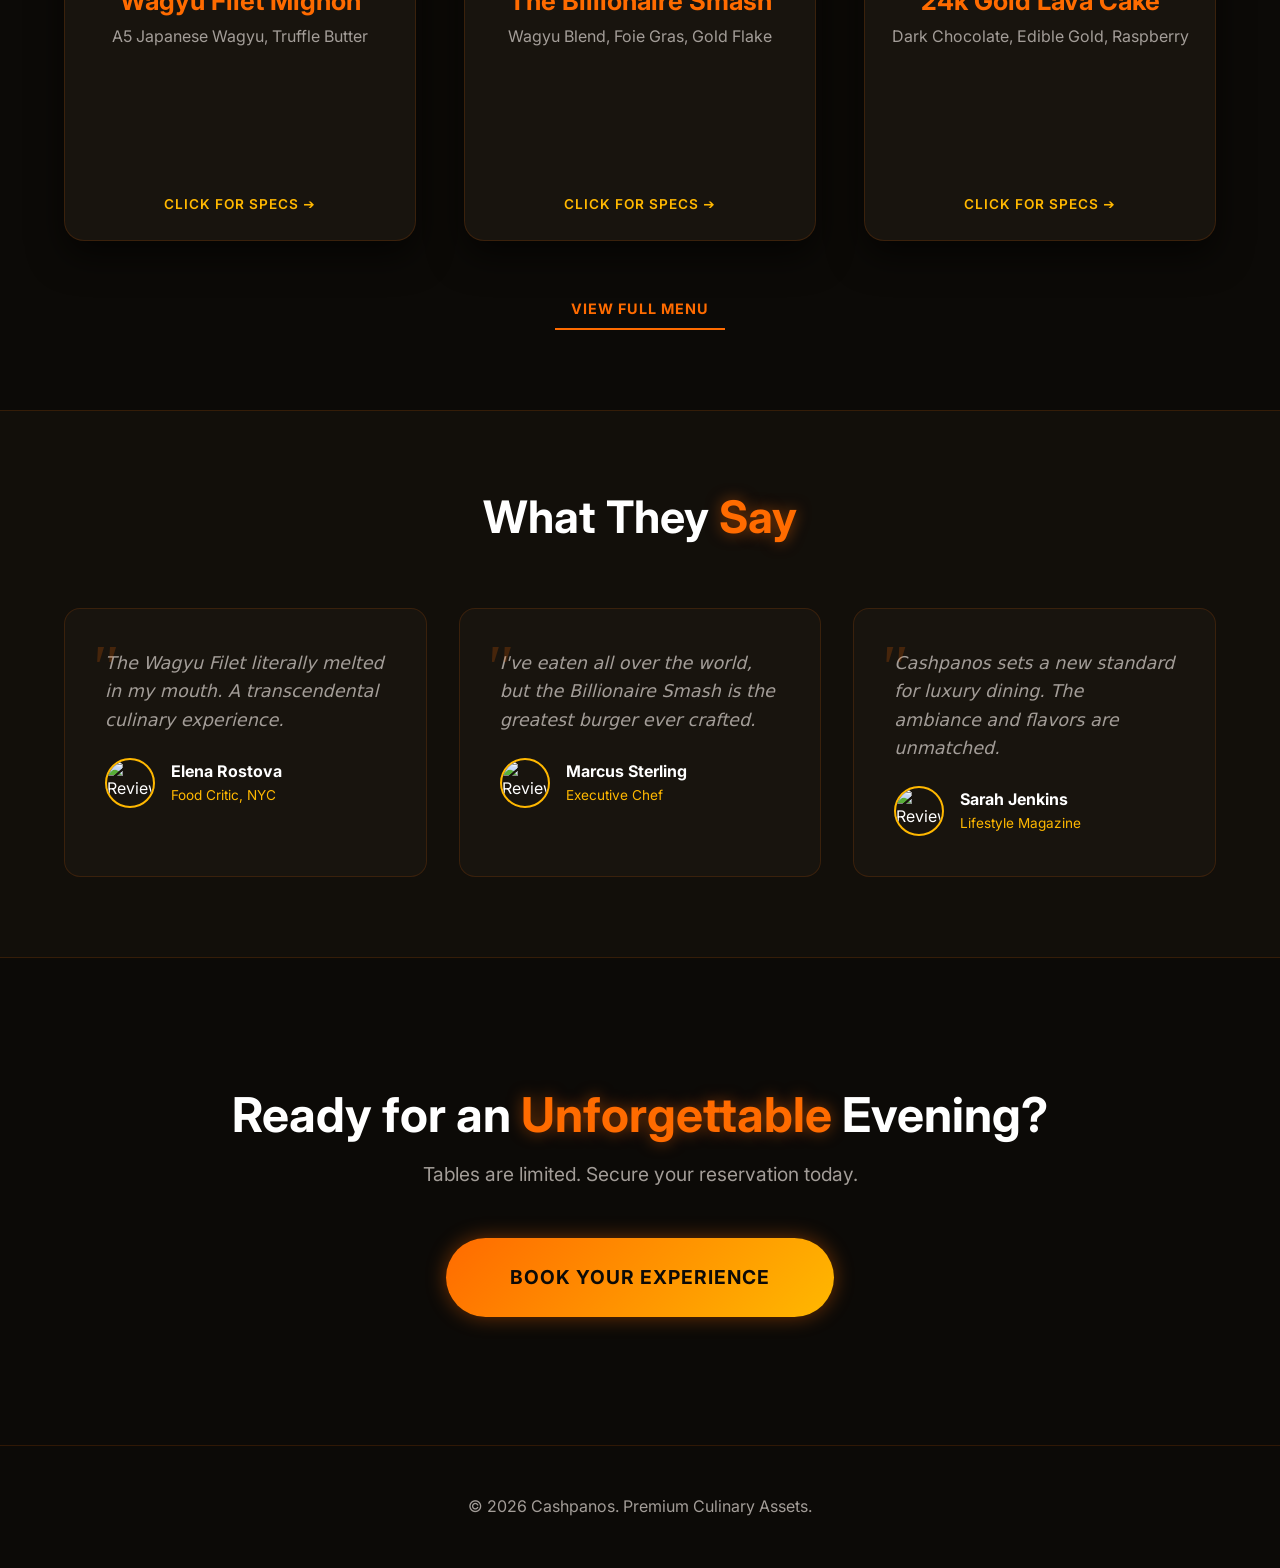
==== commit e06029fb: "feat: Overhaul landing page with immersive animations and testimonials" ====
--- a/index.html
+++ b/index.html
@@ -9,6 +9,7 @@
     <link rel="preconnect" href="https://fonts.gstatic.com" crossorigin>
     <link href="https://fonts.googleapis.com/css2?family=Inter:wght@400;500;600;700;800&display=swap" rel="stylesheet">
     <link rel="stylesheet" href="css/style.css">
+    <link rel="stylesheet" href="css/menu-cards.css">
 </head>
 <body>
     <!-- Ambient Blobs -->
@@ -18,7 +19,6 @@
     <header>
         <a href="index.html" class="logo-container">
             <svg class="logo-svg" viewBox="0 0 100 100" fill="none" xmlns="http://www.w3.org/2000/svg">
-                <!-- Culinary-inspired minimalist plate and fork/knife abstract -->
                 <circle cx="50" cy="50" r="40" stroke="url(#paint0_linear)" stroke-width="4"/>
                 <path d="M40 30 V70 M60 30 V70" stroke="url(#paint1_linear)" stroke-width="4" stroke-linecap="round"/>
                 <defs>
@@ -46,18 +46,159 @@
     </header>
 
     <main>
+        <!-- Hero Section -->
         <section class="hero fade-in">
-            <h1>The Future of <span class="highlight">Gourmet Dining</span></h1>
-            <p style="margin: 1.5rem 0 2.5rem; font-size: 1.2rem; max-width: 600px; color: var(--text-muted);">
-                Indulge in a premium culinary showcase where art meets flavor. Discover our masterpiece creations right here, presented through an ultra-fast, luxury digital experience.
+            <h1 style="font-size: clamp(3rem, 6vw, 5rem); margin-bottom: 1rem;">
+                The Future of <br>
+                <span class="typing-container highlight" id="typing-text">Gourmet Dining</span>
+            </h1>
+            <p style="margin: 1.5rem 0 3rem; font-size: 1.25rem; max-width: 600px; color: var(--text-muted);">
+                Indulge in a premium culinary showcase where art meets flavor. Experience masterpiece creations through an ultra-fast, luxury digital environment.
             </p>
-            <div>
-                <a href="services.html" class="btn btn-glow">View Menu</a>
-                <a href="contact.html" class="btn" style="color: var(--text-main); margin-left: 1rem; border: 1px solid var(--glass-border);">Reserve a Table</a>
-            </div>
+            <div style="display: flex; gap: 1rem; flex-wrap: wrap;">
+                <a href="services.html" class="btn btn-glow">Explore The Menu</a>
+                <a href="contact.html" class="btn" style="color: var(--text-main); border: 2px solid var(--glass-border); transition: border-color 0.3s;" onmouseover="this.style.borderColor='var(--accent-neon)'" onmouseout="this.style.borderColor='var(--glass-border)'">Book a Table</a>
+            </div>
+        </section>
+
+        <!-- Stats Banner -->
+        <div class="stats-banner fade-in delay-1">
+            <div class="stat-item">
+                <h3>3 Michelin</h3>
+                <p>Star Executive Chefs</p>
+            </div>
+            <div class="stat-item">
+                <h3>24</h3>
+                <p>Signature Dishes</p>
+            </div>
+            <div class="stat-item">
+                <h3>100%</h3>
+                <p>Locally Sourced</p>
+            </div>
+        </div>
+
+        <!-- Chef's Specials -->
+        <section class="fade-in">
+            <h2 class="section-title" style="text-align: center; border: none; margin-bottom: 1rem;">Chef's <span class="highlight">Specials</span></h2>
+            <p style="text-align: center; color: var(--text-muted); margin-bottom: 3rem;">Hover to interact. Click cards to reveal details.</p>
+            
+            <div class="menu-grid">
+                <!-- Special 1 -->
+                <div class="menu-card-container">
+                    <div class="menu-card">
+                        <div class="card-face card-front">
+                            <div class="card-image-wrapper"><img src="https://loremflickr.com/600/400/steak?lock=1" alt="Wagyu Filet" class="card-image"></div>
+                            <div class="card-front-content">
+                                <h3>Wagyu Filet Mignon</h3>
+                                <p class="tagline">A5 Japanese Wagyu, Truffle Butter</p>
+                                <span class="click-hint">Click for Specs ➔</span>
+                            </div>
+                        </div>
+                        <div class="card-face card-back">
+                            <h4>Dish Specs</h4>
+                            <div class="spec-row"><span class="spec-label">Ingredients</span><span class="spec-val">Wagyu, Truffle, Garlic</span></div>
+                            <div class="spec-row"><span class="spec-label">Cook Time</span><span class="spec-val">15 Mins</span></div>
+                            <div class="spec-row"><span class="spec-label">Allergens</span><span class="spec-val">Dairy</span></div>
+                            <div class="price-tag">$125.00</div>
+                        </div>
+                    </div>
+                </div>
+                <!-- Special 2 -->
+                <div class="menu-card-container fade-in delay-1">
+                    <div class="menu-card">
+                        <div class="card-face card-front">
+                            <div class="card-image-wrapper"><img src="https://loremflickr.com/600/400/burger?lock=12" alt="Wagyu Smash" class="card-image"></div>
+                            <div class="card-front-content">
+                                <h3>The Billionaire Smash</h3>
+                                <p class="tagline">Wagyu Blend, Foie Gras, Gold Flake</p>
+                                <span class="click-hint">Click for Specs ➔</span>
+                            </div>
+                        </div>
+                        <div class="card-face card-back">
+                            <h4>Dish Specs</h4>
+                            <div class="spec-row"><span class="spec-label">Ingredients</span><span class="spec-val">Wagyu, Foie Gras, Gold</span></div>
+                            <div class="spec-row"><span class="spec-label">Cook Time</span><span class="spec-val">15 Mins</span></div>
+                            <div class="spec-row"><span class="spec-label">Allergens</span><span class="spec-val">Gluten, Dairy</span></div>
+                            <div class="price-tag">$55.00</div>
+                        </div>
+                    </div>
+                </div>
+                <!-- Special 3 -->
+                <div class="menu-card-container fade-in delay-2">
+                    <div class="menu-card">
+                        <div class="card-face card-front">
+                            <div class="card-image-wrapper"><img src="https://loremflickr.com/600/400/cake,chocolate?lock=19" alt="Gold Lava" class="card-image"></div>
+                            <div class="card-front-content">
+                                <h3>24k Gold Lava Cake</h3>
+                                <p class="tagline">Dark Chocolate, Edible Gold, Raspberry</p>
+                                <span class="click-hint">Click for Specs ➔</span>
+                            </div>
+                        </div>
+                        <div class="card-face card-back">
+                            <h4>Dish Specs</h4>
+                            <div class="spec-row"><span class="spec-label">Ingredients</span><span class="spec-val">Chocolate, Gold, Berries</span></div>
+                            <div class="spec-row"><span class="spec-label">Cook Time</span><span class="spec-val">20 Mins</span></div>
+                            <div class="spec-row"><span class="spec-label">Allergens</span><span class="spec-val">Dairy, Gluten</span></div>
+                            <div class="price-tag">$45.00</div>
+                        </div>
+                    </div>
+                </div>
+            </div>
+            <div style="text-align: center; margin-top: 3rem;">
+                <a href="services.html" class="btn" style="color: var(--accent-neon); border-bottom: 2px solid var(--accent-neon); border-radius: 0; padding: 0.5rem 1rem;">View Full Menu</a>
+            </div>
+        </section>
+
+        <!-- Testimonials -->
+        <section class="fade-in" style="background: rgba(24, 20, 14, 0.5); border-top: 1px solid var(--glass-border); border-bottom: 1px solid var(--glass-border);">
+            <h2 class="section-title" style="text-align: center; border: none; margin-top: 0;">What They <span class="highlight">Say</span></h2>
+            <div class="testimonial-grid">
+                <div class="testimonial-card">
+                    <p class="testimonial-text">The Wagyu Filet literally melted in my mouth. A transcendental culinary experience.</p>
+                    <div class="testimonial-author">
+                        <img src="https://loremflickr.com/100/100/portrait?lock=1" alt="Reviewer" class="author-img">
+                        <div class="author-info">
+                            <h4>Elena Rostova</h4>
+                            <p>Food Critic, NYC</p>
+                        </div>
+                    </div>
+                </div>
+                <div class="testimonial-card fade-in delay-1">
+                    <p class="testimonial-text">I've eaten all over the world, but the Billionaire Smash is the greatest burger ever crafted.</p>
+                    <div class="testimonial-author">
+                        <img src="https://loremflickr.com/100/100/portrait?lock=2" alt="Reviewer" class="author-img">
+                        <div class="author-info">
+                            <h4>Marcus Sterling</h4>
+                            <p>Executive Chef</p>
+                        </div>
+                    </div>
+                </div>
+                <div class="testimonial-card fade-in delay-2">
+                    <p class="testimonial-text">Cashpanos sets a new standard for luxury dining. The ambiance and flavors are unmatched.</p>
+                    <div class="testimonial-author">
+                        <img src="https://loremflickr.com/100/100/portrait?lock=3" alt="Reviewer" class="author-img">
+                        <div class="author-info">
+                            <h4>Sarah Jenkins</h4>
+                            <p>Lifestyle Magazine</p>
+                        </div>
+                    </div>
+                </div>
+            </div>
+        </section>
+
+        <!-- Final CTA -->
+        <section class="fade-in" style="text-align: center; padding: 8rem 5%;">
+            <h2 style="font-size: 3rem; margin-bottom: 1rem;">Ready for an <span class="highlight">Unforgettable</span> Evening?</h2>
+            <p style="color: var(--text-muted); font-size: 1.2rem; margin-bottom: 3rem;">Tables are limited. Secure your reservation today.</p>
+            <a href="contact.html" class="btn btn-glow" style="padding: 1.5rem 4rem; font-size: 1.2rem;">Book Your Experience</a>
         </section>
     </main>
 
+    <footer style="text-align: center; padding: 3rem; border-top: 1px solid var(--glass-border); color: var(--text-muted);">
+        <p>&copy; 2026 Cashpanos. Premium Culinary Assets.</p>
+    </footer>
+
     <script src="js/main.js"></script>
+    <script src="js/flip-card.js"></script>
 </body>
 </html>
--- a/css/style.css
+++ b/css/style.css
@@ -61,6 +61,20 @@
 /* Typography */
 h1, h2, h3 { line-height: 1.2; }
 .highlight { color: var(--accent-neon); text-shadow: 0 0 15px rgba(255,107,0,0.5); }
+
+/* Typing Effect */
+.typing-container {
+  display: inline-block;
+  border-right: 3px solid var(--accent-neon);
+  white-space: nowrap;
+  padding-right: 5px;
+  animation: blink 0.75s step-end infinite;
+}
+
+@keyframes blink {
+  from, to { border-color: transparent }
+  50% { border-color: var(--accent-neon); }
+}
 
 /* Header & Glassmorphism */
 header {
@@ -106,6 +120,97 @@
 section { padding: 5rem 5%; }
 .hero { min-height: 80vh; display: flex; flex-direction: column; justify-content: center; }
 
+/* Stats Banner */
+.stats-banner {
+  display: grid;
+  grid-template-columns: repeat(auto-fit, minmax(200px, 1fr));
+  gap: 2rem;
+  background: var(--bg-container);
+  border-top: 1px solid var(--glass-border);
+  border-bottom: 1px solid var(--glass-border);
+  padding: 4rem 5%;
+  text-align: center;
+}
+
+.stat-item h3 {
+  font-size: 3rem;
+  color: var(--accent-secondary);
+  margin-bottom: 0.5rem;
+  text-shadow: 0 0 15px rgba(255,184,0,0.3);
+}
+
+.stat-item p {
+  color: var(--text-muted);
+  font-weight: 600;
+  text-transform: uppercase;
+  letter-spacing: 2px;
+}
+
+/* Testimonials */
+.testimonial-grid {
+  display: grid;
+  grid-template-columns: repeat(auto-fit, minmax(300px, 1fr));
+  gap: 2rem;
+  margin-top: 3rem;
+}
+
+.testimonial-card {
+  background: var(--bg-container);
+  border: 1px solid var(--glass-border);
+  padding: 2.5rem;
+  border-radius: 16px;
+  position: relative;
+  transition: transform 0.3s;
+}
+
+.testimonial-card:hover {
+  transform: translateY(-5px);
+  box-shadow: 0 10px 30px rgba(0,0,0,0.5);
+  border-color: var(--accent-neon);
+}
+
+.testimonial-text {
+  font-size: 1.1rem;
+  color: var(--text-muted);
+  font-style: italic;
+  margin-bottom: 1.5rem;
+  position: relative;
+}
+
+.testimonial-text::before {
+  content: '"';
+  font-size: 4rem;
+  position: absolute;
+  top: -2rem;
+  left: -1rem;
+  color: rgba(255,107,0,0.2);
+  font-family: serif;
+}
+
+.testimonial-author {
+  display: flex;
+  align-items: center;
+  gap: 1rem;
+}
+
+.author-img {
+  width: 50px;
+  height: 50px;
+  border-radius: 50%;
+  object-fit: cover;
+  border: 2px solid var(--accent-secondary);
+}
+
+.author-info h4 {
+  color: var(--text-main);
+  font-size: 1rem;
+}
+
+.author-info p {
+  color: var(--accent-secondary);
+  font-size: 0.85rem;
+}
+
 /* Buttons */
 .btn {
   display: inline-block; padding: 1rem 2.5rem; border-radius: 50px; font-weight: 700;
@@ -129,8 +234,12 @@
 .form-control:focus { outline: none; border-color: var(--accent-neon); box-shadow: 0 0 15px rgba(255,107,0,0.3); }
 
 /* Utilities */
-.fade-in { opacity: 0; transform: translateY(40px); transition: opacity 0.8s ease, transform 0.8s ease; }
+.fade-in { opacity: 0; transform: translateY(40px); transition: opacity 0.8s cubic-bezier(0.25, 0.8, 0.25, 1), transform 0.8s cubic-bezier(0.25, 0.8, 0.25, 1); }
 .fade-in.visible { opacity: 1; transform: translateY(0); }
+
+.delay-1 { transition-delay: 0.1s; }
+.delay-2 { transition-delay: 0.2s; }
+.delay-3 { transition-delay: 0.3s; }
 
 @media (max-width: 768px) {
   .mobile-menu-btn { display: block; }
--- a/css/menu-cards.css
+++ b/css/menu-cards.css
@@ -0,0 +1,156 @@
+/* 3D Menu Cards CSS */
+.menu-grid {
+  display: grid;
+  grid-template-columns: repeat(auto-fit, minmax(320px, 1fr));
+  gap: 3rem;
+  margin-top: 3rem;
+}
+
+.menu-card-container {
+  perspective: 1200px;
+  width: 100%;
+  height: 480px; /* Increased height for images */
+}
+
+.menu-card {
+  width: 100%;
+  height: 100%;
+  position: relative;
+  transition: transform 0.8s cubic-bezier(0.175, 0.885, 0.32, 1.275);
+  transform-style: preserve-3d;
+  cursor: pointer;
+}
+
+.menu-card-container.flipped .menu-card {
+  transform: rotateY(180deg) !important;
+}
+
+.card-face {
+  position: absolute;
+  width: 100%;
+  height: 100%;
+  backface-visibility: hidden;
+  -webkit-backface-visibility: hidden;
+  background: var(--bg-container);
+  border: 1px solid var(--glass-border);
+  border-radius: 20px;
+  display: flex;
+  flex-direction: column;
+  box-shadow: 0 15px 35px rgba(0,0,0,0.6);
+  overflow: hidden; /* For images */
+}
+
+.card-front {
+  justify-content: flex-start;
+  text-align: center;
+}
+
+.card-image-wrapper {
+  width: 100%;
+  height: 200px;
+  overflow: hidden;
+  border-bottom: 1px solid var(--glass-border);
+}
+
+.card-image {
+  width: 100%;
+  height: 100%;
+  object-fit: cover;
+  transition: transform 0.5s ease;
+}
+
+.menu-card-container:hover .card-image {
+  transform: scale(1.1);
+}
+
+.card-front-content {
+  padding: 1.5rem;
+  display: flex;
+  flex-direction: column;
+  flex-grow: 1;
+}
+
+.card-front h3 {
+  font-size: 1.6rem;
+  margin-bottom: 0.5rem;
+  color: var(--accent-neon);
+}
+
+.card-front .tagline {
+  color: var(--text-muted);
+  font-size: 1rem;
+  margin-bottom: 1rem;
+  flex-grow: 1;
+}
+
+.card-front .click-hint {
+  margin-top: auto;
+  font-size: 0.85rem;
+  color: var(--accent-secondary);
+  font-weight: 600;
+  text-transform: uppercase;
+  letter-spacing: 1px;
+  animation: pulse 2s infinite;
+}
+
+@keyframes pulse {
+  0% { opacity: 0.5; }
+  50% { opacity: 1; }
+  100% { opacity: 0.5; }
+}
+
+.card-back {
+  transform: rotateY(180deg);
+  justify-content: flex-start;
+  text-align: left;
+  border-color: var(--accent-secondary);
+  box-shadow: 0 0 30px rgba(255,107,0,0.2);
+  padding: 2.5rem 2rem;
+}
+
+.card-back h4 {
+  font-size: 1.5rem;
+  color: var(--accent-neon);
+  border-bottom: 1px solid rgba(255,107,0,0.3);
+  padding-bottom: 0.8rem;
+  margin-bottom: 1.5rem;
+}
+
+.spec-row {
+  display: flex;
+  justify-content: space-between;
+  margin-bottom: 1rem;
+  border-bottom: 1px dashed rgba(255,255,255,0.05);
+  padding-bottom: 0.5rem;
+}
+
+.spec-label {
+  color: var(--text-muted);
+  font-weight: 500;
+  font-size: 0.95rem;
+}
+
+.spec-val {
+  color: var(--text-main);
+  font-weight: 600;
+  font-size: 0.95rem;
+  text-align: right;
+  max-width: 60%;
+}
+
+.price-tag {
+  margin-top: auto;
+  font-size: 2.5rem;
+  font-weight: 800;
+  color: var(--text-main);
+  text-align: center;
+  text-shadow: 0 0 15px rgba(255,184,0,0.3);
+}
+
+.section-title {
+  font-size: 2.8rem;
+  margin: 5rem 0 2rem;
+  padding-bottom: 1rem;
+  border-bottom: 2px solid var(--glass-border);
+  color: var(--text-main);
+}
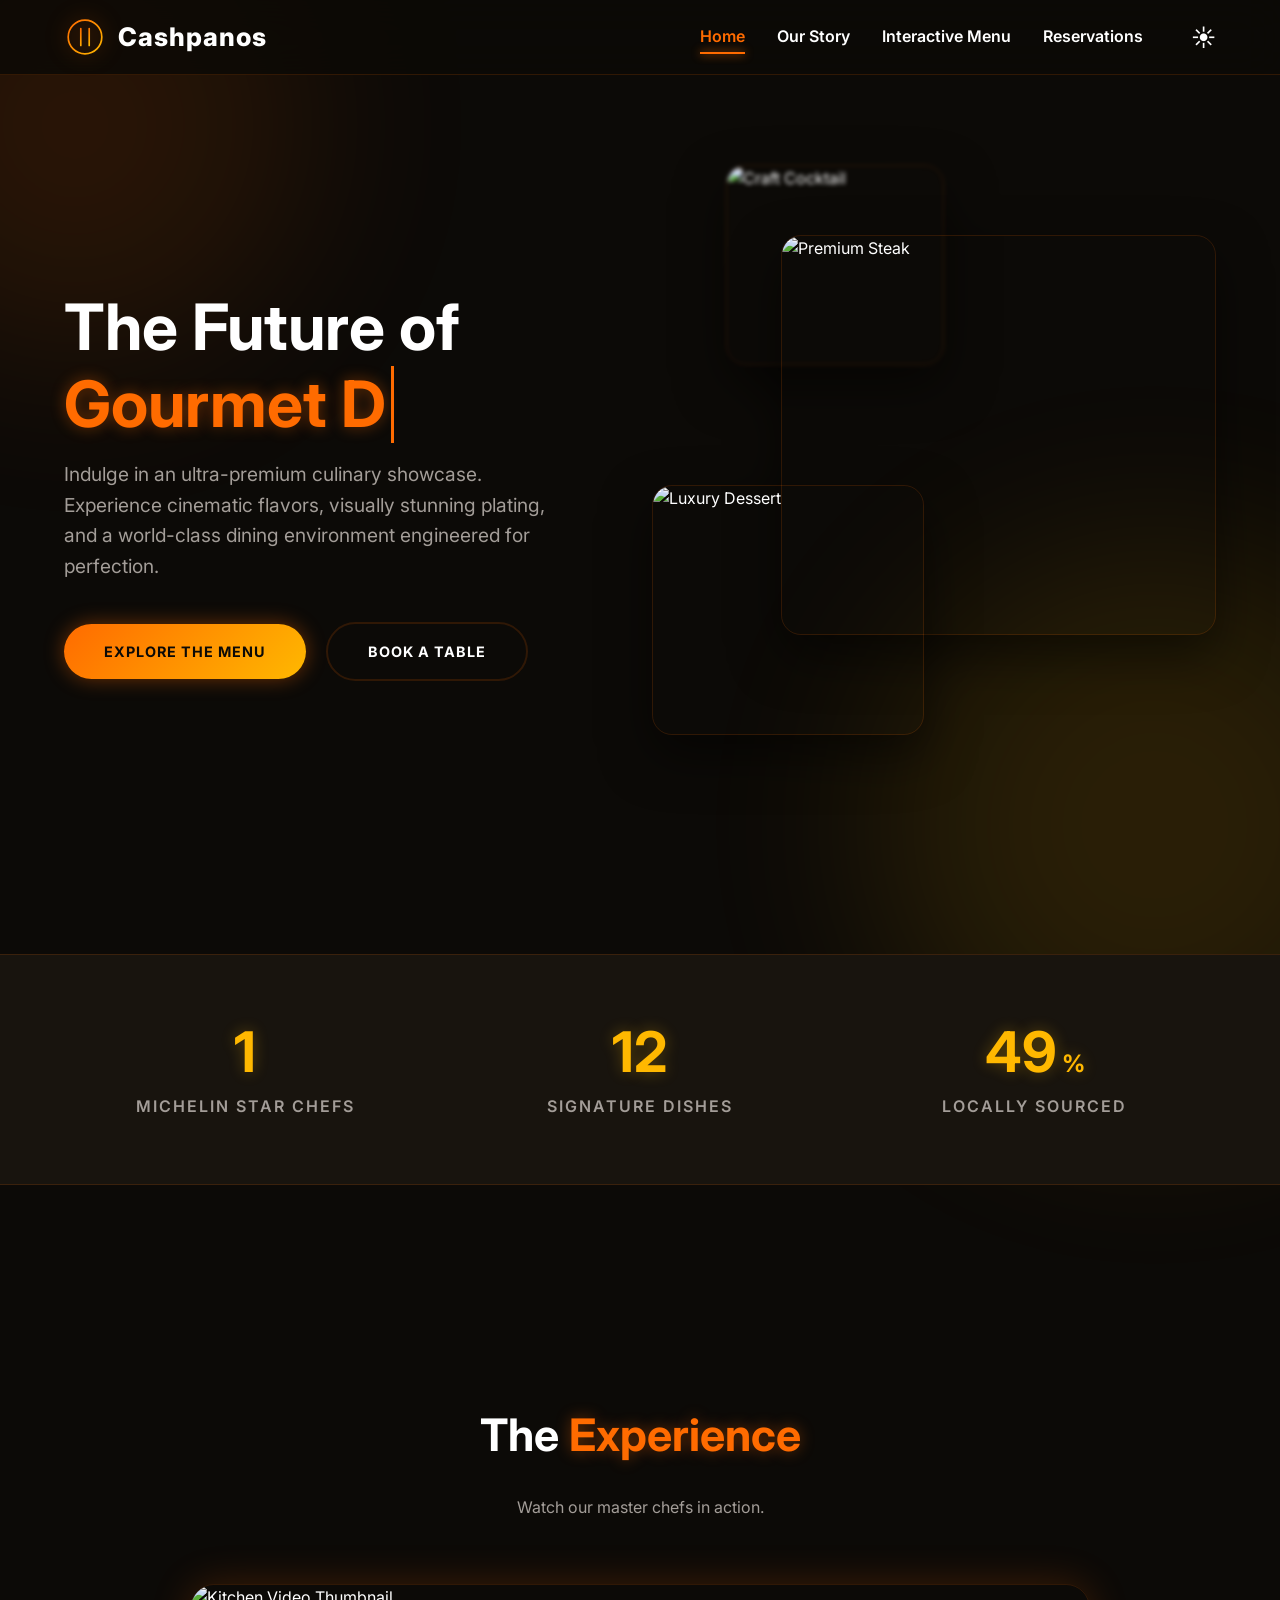
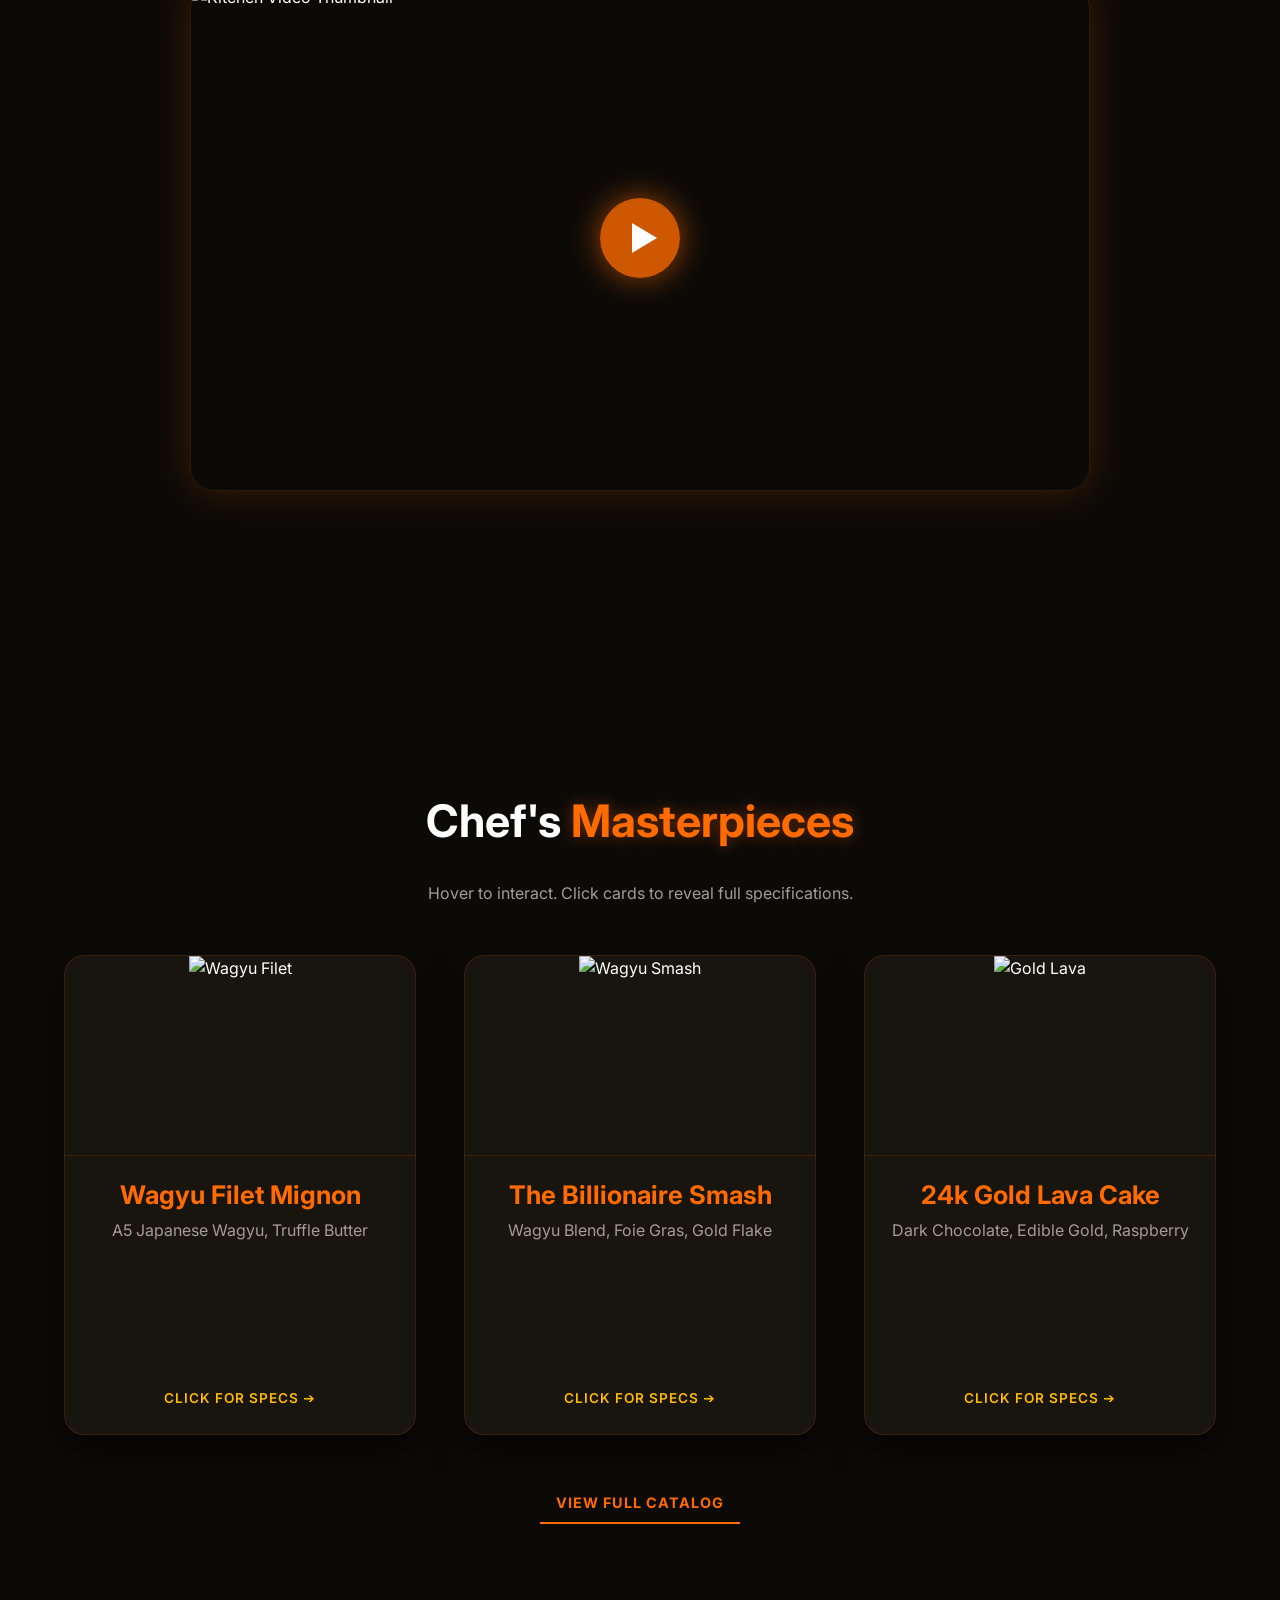
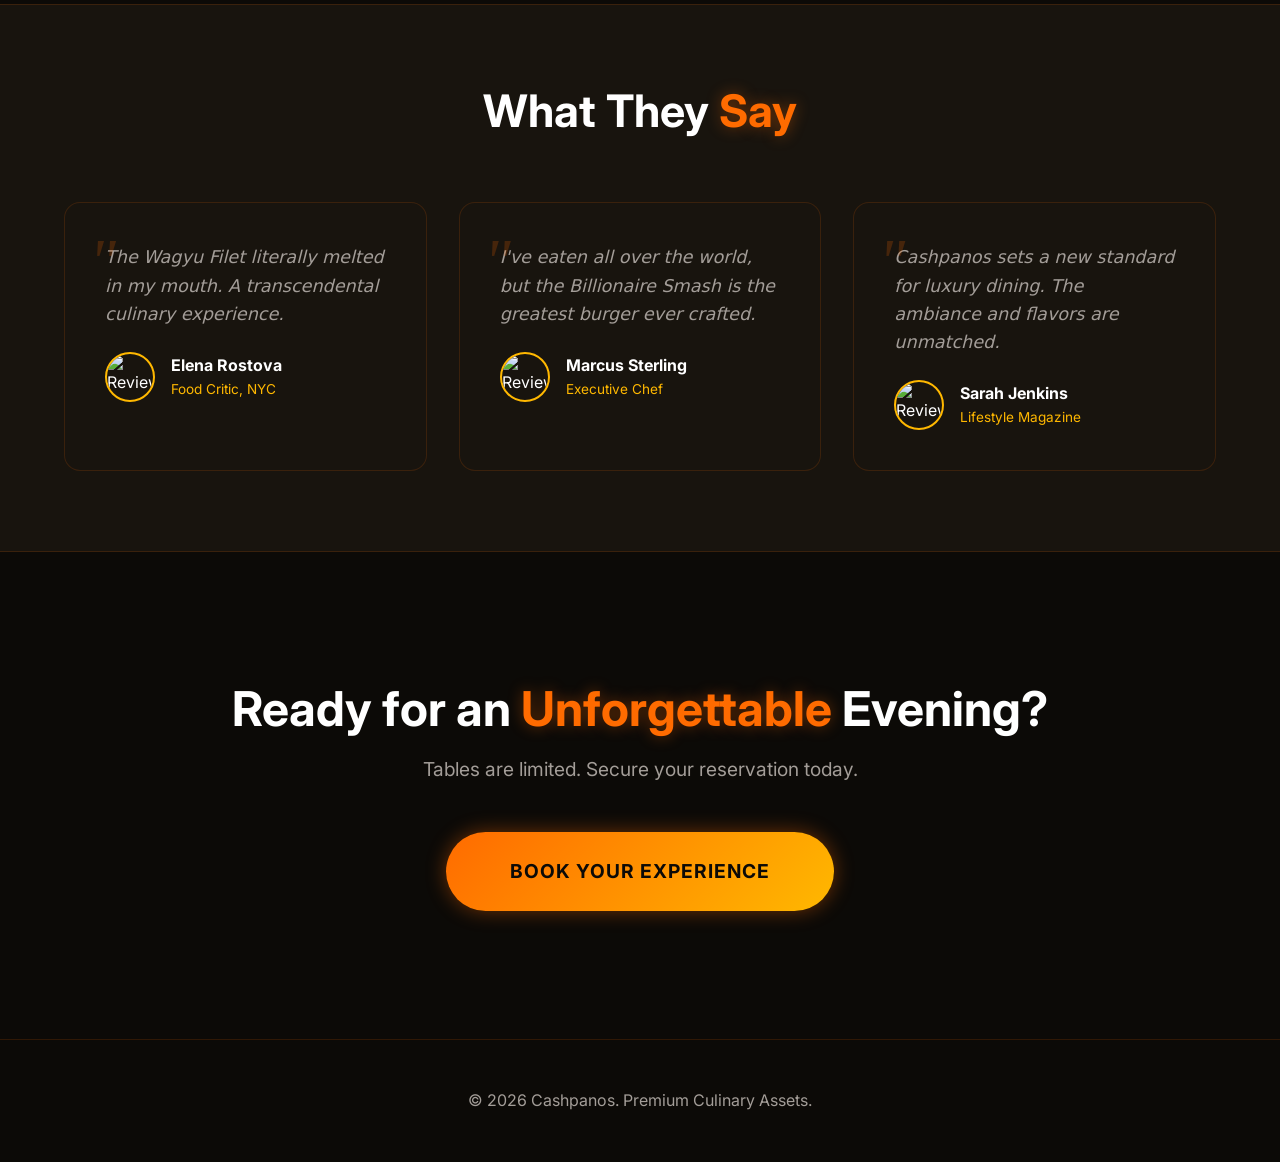
==== commit 64b9943e: "feat: Add full Light Mode toggle, expanded 3D product specs, and immersive animated landing page" ====
--- a/index.html
+++ b/index.html
@@ -3,7 +3,7 @@
 <head>
     <meta charset="UTF-8">
     <meta name="viewport" content="width=device-width, initial-scale=1.0">
-    <title>Cashpanos | Premium Culinary Showcase</title>
+    <title>Cashpanos | World-Class Culinary Experience</title>
     <meta name="description" content="Experience a breathtaking, luxury culinary journey with Cashpanos.">
     <link rel="preconnect" href="https://fonts.googleapis.com">
     <link rel="preconnect" href="https://fonts.gstatic.com" crossorigin>
@@ -34,57 +34,79 @@
             </svg>
             <span class="logo-text">Cashpanos</span>
         </a>
-        <nav>
-            <ul id="nav-menu">
-                <li><a href="index.html" class="active">Home</a></li>
-                <li><a href="about.html">Our Story</a></li>
-                <li><a href="services.html">Interactive Menu</a></li>
-                <li><a href="contact.html">Reservations</a></li>
-            </ul>
-        </nav>
-        <button class="mobile-menu-btn" id="mobile-menu-btn" aria-label="Toggle menu">☰</button>
+        <div class="nav-actions">
+            <nav>
+                <ul id="nav-menu">
+                    <li><a href="index.html" class="active">Home</a></li>
+                    <li><a href="about.html">Our Story</a></li>
+                    <li><a href="services.html">Interactive Menu</a></li>
+                    <li><a href="contact.html">Reservations</a></li>
+                </ul>
+            </nav>
+            <button id="theme-toggle" class="theme-toggle" aria-label="Toggle Light/Dark Mode">☀️</button>
+            <button class="mobile-menu-btn" id="mobile-menu-btn" aria-label="Toggle menu">☰</button>
+        </div>
     </header>
 
     <main>
-        <!-- Hero Section -->
-        <section class="hero fade-in">
-            <h1 style="font-size: clamp(3rem, 6vw, 5rem); margin-bottom: 1rem;">
-                The Future of <br>
-                <span class="typing-container highlight" id="typing-text">Gourmet Dining</span>
-            </h1>
-            <p style="margin: 1.5rem 0 3rem; font-size: 1.25rem; max-width: 600px; color: var(--text-muted);">
-                Indulge in a premium culinary showcase where art meets flavor. Experience masterpiece creations through an ultra-fast, luxury digital environment.
-            </p>
-            <div style="display: flex; gap: 1rem; flex-wrap: wrap;">
-                <a href="services.html" class="btn btn-glow">Explore The Menu</a>
-                <a href="contact.html" class="btn" style="color: var(--text-main); border: 2px solid var(--glass-border); transition: border-color 0.3s;" onmouseover="this.style.borderColor='var(--accent-neon)'" onmouseout="this.style.borderColor='var(--glass-border)'">Book a Table</a>
-            </div>
-        </section>
-
-        <!-- Stats Banner -->
-        <div class="stats-banner fade-in delay-1">
-            <div class="stat-item">
-                <h3>3 Michelin</h3>
-                <p>Star Executive Chefs</p>
-            </div>
-            <div class="stat-item">
-                <h3>24</h3>
+        <!-- Split-Screen Hero with Parallax Gallery -->
+        <section class="hero-split">
+            <div class="hero-content fade-left">
+                <h1>
+                    The Future of <br>
+                    <span class="typing-container highlight" id="typing-text">Gourmet Dining</span>
+                </h1>
+                <p>
+                    Indulge in an ultra-premium culinary showcase. Experience cinematic flavors, visually stunning plating, and a world-class dining environment engineered for perfection.
+                </p>
+                <div class="btn-group">
+                    <a href="services.html" class="btn btn-glow">Explore The Menu</a>
+                    <a href="contact.html" class="btn" style="color: var(--text-main); border: 2px solid var(--glass-border); margin-left: 1rem;">Book a Table</a>
+                </div>
+            </div>
+            
+            <div class="parallax-gallery fade-right">
+                <img src="https://loremflickr.com/600/400/steak,food?lock=1" alt="Premium Steak" class="gallery-img main">
+                <img src="https://loremflickr.com/400/400/dessert,food?lock=2" alt="Luxury Dessert" class="gallery-img float-1">
+                <img src="https://loremflickr.com/400/400/cocktail,drink?lock=3" alt="Craft Cocktail" class="gallery-img float-2">
+            </div>
+        </section>
+
+        <!-- Live Ticking Stats Banner -->
+        <div class="stats-banner">
+            <div class="stat-item fade-in delay-1">
+                <h3><span class="stat-counter" data-target="3">0</span></h3>
+                <p>Michelin Star Chefs</p>
+            </div>
+            <div class="stat-item fade-in delay-2">
+                <h3><span class="stat-counter" data-target="24">0</span></h3>
                 <p>Signature Dishes</p>
             </div>
-            <div class="stat-item">
-                <h3>100%</h3>
+            <div class="stat-item fade-in delay-3">
+                <h3><span class="stat-counter" data-target="100">0</span><span class="suffix">%</span></h3>
                 <p>Locally Sourced</p>
             </div>
         </div>
+
+        <!-- Glowing Video Placeholder -->
+        <section class="fade-in">
+            <h2 class="section-title" style="text-align: center; border: none; margin-bottom: 1rem;">The <span class="highlight">Experience</span></h2>
+            <p style="text-align: center; color: var(--text-muted); margin-bottom: 2rem;">Watch our master chefs in action.</p>
+            
+            <div class="video-container">
+                <img src="https://loremflickr.com/1200/600/kitchen,chef?lock=10" alt="Kitchen Video Thumbnail" class="video-poster">
+                <div class="play-btn"></div>
+            </div>
+        </section>
 
         <!-- Chef's Specials -->
         <section class="fade-in">
-            <h2 class="section-title" style="text-align: center; border: none; margin-bottom: 1rem;">Chef's <span class="highlight">Specials</span></h2>
-            <p style="text-align: center; color: var(--text-muted); margin-bottom: 3rem;">Hover to interact. Click cards to reveal details.</p>
+            <h2 class="section-title" style="text-align: center; border: none; margin-bottom: 1rem;">Chef's <span class="highlight">Masterpieces</span></h2>
+            <p style="text-align: center; color: var(--text-muted); margin-bottom: 3rem;">Hover to interact. Click cards to reveal full specifications.</p>
             
             <div class="menu-grid">
                 <!-- Special 1 -->
-                <div class="menu-card-container">
+                <div class="menu-card-container fade-in delay-1">
                     <div class="menu-card">
                         <div class="card-face card-front">
                             <div class="card-image-wrapper"><img src="https://loremflickr.com/600/400/steak?lock=1" alt="Wagyu Filet" class="card-image"></div>
@@ -96,15 +118,16 @@
                         </div>
                         <div class="card-face card-back">
                             <h4>Dish Specs</h4>
+                            <div class="spec-row"><span class="spec-label">Origin</span><span class="spec-val">Kobe, Japan</span></div>
                             <div class="spec-row"><span class="spec-label">Ingredients</span><span class="spec-val">Wagyu, Truffle, Garlic</span></div>
                             <div class="spec-row"><span class="spec-label">Cook Time</span><span class="spec-val">15 Mins</span></div>
-                            <div class="spec-row"><span class="spec-label">Allergens</span><span class="spec-val">Dairy</span></div>
+                            <div class="spec-row"><span class="spec-label">Health</span><span class="spec-val">High Protein</span></div>
                             <div class="price-tag">$125.00</div>
                         </div>
                     </div>
                 </div>
                 <!-- Special 2 -->
-                <div class="menu-card-container fade-in delay-1">
+                <div class="menu-card-container fade-in delay-2">
                     <div class="menu-card">
                         <div class="card-face card-front">
                             <div class="card-image-wrapper"><img src="https://loremflickr.com/600/400/burger?lock=12" alt="Wagyu Smash" class="card-image"></div>
@@ -116,15 +139,16 @@
                         </div>
                         <div class="card-face card-back">
                             <h4>Dish Specs</h4>
+                            <div class="spec-row"><span class="spec-label">Origin</span><span class="spec-val">NYC Fusion</span></div>
                             <div class="spec-row"><span class="spec-label">Ingredients</span><span class="spec-val">Wagyu, Foie Gras, Gold</span></div>
                             <div class="spec-row"><span class="spec-label">Cook Time</span><span class="spec-val">15 Mins</span></div>
-                            <div class="spec-row"><span class="spec-label">Allergens</span><span class="spec-val">Gluten, Dairy</span></div>
+                            <div class="spec-row"><span class="spec-label">Health</span><span class="spec-val">Indulgent</span></div>
                             <div class="price-tag">$55.00</div>
                         </div>
                     </div>
                 </div>
                 <!-- Special 3 -->
-                <div class="menu-card-container fade-in delay-2">
+                <div class="menu-card-container fade-in delay-3">
                     <div class="menu-card">
                         <div class="card-face card-front">
                             <div class="card-image-wrapper"><img src="https://loremflickr.com/600/400/cake,chocolate?lock=19" alt="Gold Lava" class="card-image"></div>
@@ -136,21 +160,22 @@
                         </div>
                         <div class="card-face card-back">
                             <h4>Dish Specs</h4>
+                            <div class="spec-row"><span class="spec-label">Origin</span><span class="spec-val">Paris, France</span></div>
                             <div class="spec-row"><span class="spec-label">Ingredients</span><span class="spec-val">Chocolate, Gold, Berries</span></div>
                             <div class="spec-row"><span class="spec-label">Cook Time</span><span class="spec-val">20 Mins</span></div>
-                            <div class="spec-row"><span class="spec-label">Allergens</span><span class="spec-val">Dairy, Gluten</span></div>
+                            <div class="spec-row"><span class="spec-label">Health</span><span class="spec-val">Indulgent</span></div>
                             <div class="price-tag">$45.00</div>
                         </div>
                     </div>
                 </div>
             </div>
             <div style="text-align: center; margin-top: 3rem;">
-                <a href="services.html" class="btn" style="color: var(--accent-neon); border-bottom: 2px solid var(--accent-neon); border-radius: 0; padding: 0.5rem 1rem;">View Full Menu</a>
+                <a href="services.html" class="btn" style="color: var(--accent-neon); border-bottom: 2px solid var(--accent-neon); border-radius: 0; padding: 0.5rem 1rem;">View Full Catalog</a>
             </div>
         </section>
 
         <!-- Testimonials -->
-        <section class="fade-in" style="background: rgba(24, 20, 14, 0.5); border-top: 1px solid var(--glass-border); border-bottom: 1px solid var(--glass-border);">
+        <section class="fade-in" style="background: var(--bg-container); border-top: 1px solid var(--glass-border); border-bottom: 1px solid var(--glass-border);">
             <h2 class="section-title" style="text-align: center; border: none; margin-top: 0;">What They <span class="highlight">Say</span></h2>
             <div class="testimonial-grid">
                 <div class="testimonial-card">
--- a/css/style.css
+++ b/css/style.css
@@ -1,14 +1,27 @@
 :root {
+  /* Dark Mode Variables */
   --bg-dark: #0C0A07;
   --bg-container: #18140E;
   --accent-neon: #FF6B00;
   --accent-secondary: #FFB800;
   --text-main: #FFFFFF;
   --text-muted: #A39D98;
+  --glass-bg: rgba(12, 10, 7, 0.85);
+  --glass-border: rgba(255, 107, 0, 0.15);
   
   --font-main: 'Inter', system-ui, sans-serif;
-  --glass-bg: rgba(12, 10, 7, 0.85);
-  --glass-border: rgba(255, 107, 0, 0.15);
+}
+
+[data-theme="light"] {
+  /* Light Mode Variables */
+  --bg-dark: #FAFAFA;
+  --bg-container: #FFFFFF;
+  --accent-neon: #FF6B00; /* Keep branding */
+  --accent-secondary: #FF9100;
+  --text-main: #18140E;
+  --text-muted: #6B655E;
+  --glass-bg: rgba(250, 250, 250, 0.85);
+  --glass-border: rgba(255, 107, 0, 0.2);
 }
 
 * {
@@ -24,35 +37,46 @@
   line-height: 1.6;
   overflow-x: hidden;
   position: relative;
+  transition: background-color 0.5s ease, color 0.5s ease;
+}
+
+/* Theme Toggle */
+.theme-toggle {
+  background: none;
+  border: none;
+  color: var(--text-main);
+  font-size: 1.5rem;
+  cursor: pointer;
+  transition: transform 0.3s ease;
+  margin-left: 1rem;
+}
+.theme-toggle:hover {
+  transform: rotate(20deg) scale(1.1);
+  color: var(--accent-neon);
 }
 
 /* Ambient Floating Blobs */
 .ambient-blob {
   position: fixed;
   border-radius: 50%;
-  filter: blur(90px);
+  filter: blur(100px);
   z-index: -1;
   opacity: 0.12;
   animation: float 12s infinite ease-in-out alternate;
 }
+[data-theme="light"] .ambient-blob { opacity: 0.2; }
 
 .blob-1 {
-  width: 450px;
-  height: 450px;
+  width: 450px; height: 450px;
   background: var(--accent-neon);
-  top: -100px;
-  left: -150px;
-}
-
+  top: -100px; left: -150px;
+}
 .blob-2 {
-  width: 550px;
-  height: 550px;
+  width: 550px; height: 550px;
   background: var(--accent-secondary);
-  bottom: -200px;
-  right: -150px;
+  bottom: -200px; right: -150px;
   animation-delay: -6s;
 }
-
 @keyframes float {
   0% { transform: translateY(0) scale(1); }
   100% { transform: translateY(60px) scale(1.1); }
@@ -60,7 +84,7 @@
 
 /* Typography */
 h1, h2, h3 { line-height: 1.2; }
-.highlight { color: var(--accent-neon); text-shadow: 0 0 15px rgba(255,107,0,0.5); }
+.highlight { color: var(--accent-neon); text-shadow: 0 0 15px rgba(255,107,0,0.4); }
 
 /* Typing Effect */
 .typing-container {
@@ -70,36 +94,31 @@
   padding-right: 5px;
   animation: blink 0.75s step-end infinite;
 }
-
 @keyframes blink {
   from, to { border-color: transparent }
   50% { border-color: var(--accent-neon); }
 }
 
-/* Header & Glassmorphism */
+/* Header */
 header {
-  position: fixed;
-  top: 0; left: 0; width: 100%;
-  padding: 1.2rem 5%;
-  display: flex;
-  justify-content: space-between;
-  align-items: center;
+  position: fixed; top: 0; left: 0; width: 100%;
+  padding: 1rem 5%;
+  display: flex; justify-content: space-between; align-items: center;
   background: var(--glass-bg);
-  backdrop-filter: blur(20px);
-  -webkit-backdrop-filter: blur(20px);
+  backdrop-filter: blur(20px); -webkit-backdrop-filter: blur(20px);
   border-bottom: 1px solid var(--glass-border);
   z-index: 1000;
+  transition: background-color 0.5s ease;
 }
 
 .logo-container {
-  display: flex; align-items: center; gap: 0.75rem;
-  text-decoration: none;
-}
-
+  display: flex; align-items: center; gap: 0.75rem; text-decoration: none;
+}
 .logo-svg { width: 42px; height: 42px; filter: drop-shadow(0 0 10px rgba(255,107,0,0.5)); }
 .logo-text { font-size: 1.6rem; font-weight: 800; color: var(--text-main); letter-spacing: 1px; }
 
-nav ul { list-style: none; display: flex; gap: 2.5rem; }
+.nav-actions { display: flex; align-items: center; gap: 2rem; }
+nav ul { list-style: none; display: flex; gap: 2rem; align-items: center; }
 nav a {
   color: var(--text-main); text-decoration: none; font-weight: 600;
   position: relative; padding: 0.5rem 0; transition: color 0.3s;
@@ -116,130 +135,124 @@
 }
 
 /* Layout */
-main { padding-top: 100px; min-height: calc(100vh - 80px); }
+main { padding-top: 80px; min-height: calc(100vh - 80px); }
 section { padding: 5rem 5%; }
-.hero { min-height: 80vh; display: flex; flex-direction: column; justify-content: center; }
-
-/* Stats Banner */
+
+/* Split Screen Hero */
+.hero-split {
+  min-height: 90vh;
+  display: grid;
+  grid-template-columns: 1fr 1fr;
+  align-items: center;
+  gap: 4rem;
+  padding: 2rem 5%;
+}
+
+.hero-content h1 { font-size: clamp(3rem, 5vw, 4.5rem); margin-bottom: 1rem; color: var(--text-main); }
+.hero-content p { font-size: 1.2rem; color: var(--text-muted); margin-bottom: 2.5rem; max-width: 500px; }
+
+/* 3D Parallax Gallery */
+.parallax-gallery {
+  position: relative;
+  width: 100%;
+  height: 600px;
+  perspective: 1000px;
+}
+.gallery-img {
+  position: absolute;
+  border-radius: 20px;
+  box-shadow: 0 20px 50px rgba(0,0,0,0.5);
+  border: 1px solid var(--glass-border);
+  transition: transform 0.5s cubic-bezier(0.2, 0.8, 0.2, 1);
+  object-fit: cover;
+}
+.gallery-img.main {
+  width: 80%; height: 400px; top: 50px; right: 0; z-index: 2;
+}
+.gallery-img.float-1 {
+  width: 50%; height: 250px; bottom: 50px; left: -20px; z-index: 3;
+}
+.gallery-img.float-2 {
+  width: 40%; height: 200px; top: -20px; left: 10%; z-index: 1; filter: blur(2px);
+}
+.parallax-gallery:hover .gallery-img.main { transform: translateZ(50px) rotateY(-5deg); }
+.parallax-gallery:hover .gallery-img.float-1 { transform: translateZ(80px) translateY(-20px); }
+.parallax-gallery:hover .gallery-img.float-2 { transform: translateZ(-50px) translateY(20px); }
+
+/* Video Placeholder */
+.video-container {
+  width: 100%; max-width: 900px; margin: 4rem auto;
+  position: relative; border-radius: 24px; overflow: hidden;
+  box-shadow: 0 0 40px rgba(255,107,0,0.2); border: 1px solid var(--glass-border);
+}
+.video-poster { width: 100%; display: block; aspect-ratio: 16/9; object-fit: cover; }
+.play-btn {
+  position: absolute; top: 50%; left: 50%; transform: translate(-50%, -50%);
+  width: 80px; height: 80px; background: rgba(255,107,0,0.8);
+  border-radius: 50%; display: flex; justify-content: center; align-items: center;
+  cursor: pointer; transition: all 0.3s;
+  box-shadow: 0 0 30px rgba(255,107,0,0.6);
+  backdrop-filter: blur(5px);
+}
+.play-btn::after {
+  content: ''; width: 0; height: 0; border-top: 15px solid transparent;
+  border-bottom: 15px solid transparent; border-left: 25px solid #fff;
+  margin-left: 8px;
+}
+.play-btn:hover { transform: translate(-50%, -50%) scale(1.15); background: var(--accent-neon); }
+
+/* Live Ticking Stats */
 .stats-banner {
-  display: grid;
-  grid-template-columns: repeat(auto-fit, minmax(200px, 1fr));
-  gap: 2rem;
-  background: var(--bg-container);
-  border-top: 1px solid var(--glass-border);
-  border-bottom: 1px solid var(--glass-border);
-  padding: 4rem 5%;
-  text-align: center;
-}
-
-.stat-item h3 {
-  font-size: 3rem;
-  color: var(--accent-secondary);
-  margin-bottom: 0.5rem;
-  text-shadow: 0 0 15px rgba(255,184,0,0.3);
-}
-
-.stat-item p {
-  color: var(--text-muted);
-  font-weight: 600;
-  text-transform: uppercase;
-  letter-spacing: 2px;
-}
+  display: grid; grid-template-columns: repeat(auto-fit, minmax(200px, 1fr));
+  gap: 2rem; background: var(--bg-container);
+  border-top: 1px solid var(--glass-border); border-bottom: 1px solid var(--glass-border);
+  padding: 4rem 5%; text-align: center; margin: 4rem 0;
+}
+.stat-item h3 { font-size: 3.5rem; color: var(--accent-secondary); margin-bottom: 0.5rem; text-shadow: 0 0 15px rgba(255,184,0,0.3); display: flex; justify-content: center; align-items: baseline; }
+.stat-item h3 span.suffix { font-size: 1.5rem; margin-left: 5px; }
+.stat-item p { color: var(--text-muted); font-weight: 600; text-transform: uppercase; letter-spacing: 2px; }
 
 /* Testimonials */
-.testimonial-grid {
-  display: grid;
-  grid-template-columns: repeat(auto-fit, minmax(300px, 1fr));
-  gap: 2rem;
-  margin-top: 3rem;
-}
-
-.testimonial-card {
-  background: var(--bg-container);
-  border: 1px solid var(--glass-border);
-  padding: 2.5rem;
-  border-radius: 16px;
-  position: relative;
-  transition: transform 0.3s;
-}
-
-.testimonial-card:hover {
-  transform: translateY(-5px);
-  box-shadow: 0 10px 30px rgba(0,0,0,0.5);
-  border-color: var(--accent-neon);
-}
-
-.testimonial-text {
-  font-size: 1.1rem;
-  color: var(--text-muted);
-  font-style: italic;
-  margin-bottom: 1.5rem;
-  position: relative;
-}
-
-.testimonial-text::before {
-  content: '"';
-  font-size: 4rem;
-  position: absolute;
-  top: -2rem;
-  left: -1rem;
-  color: rgba(255,107,0,0.2);
-  font-family: serif;
-}
-
-.testimonial-author {
-  display: flex;
-  align-items: center;
-  gap: 1rem;
-}
-
-.author-img {
-  width: 50px;
-  height: 50px;
-  border-radius: 50%;
-  object-fit: cover;
-  border: 2px solid var(--accent-secondary);
-}
-
-.author-info h4 {
-  color: var(--text-main);
-  font-size: 1rem;
-}
-
-.author-info p {
-  color: var(--accent-secondary);
-  font-size: 0.85rem;
-}
+.testimonial-grid { display: grid; grid-template-columns: repeat(auto-fit, minmax(300px, 1fr)); gap: 2rem; margin-top: 3rem; }
+.testimonial-card { background: var(--bg-container); border: 1px solid var(--glass-border); padding: 2.5rem; border-radius: 16px; transition: transform 0.3s; }
+.testimonial-card:hover { transform: translateY(-8px); box-shadow: 0 15px 35px rgba(0,0,0,0.4); border-color: var(--accent-neon); }
+.testimonial-text { font-size: 1.1rem; color: var(--text-muted); font-style: italic; margin-bottom: 1.5rem; position: relative; }
+.testimonial-text::before { content: '"'; font-size: 4rem; position: absolute; top: -2rem; left: -1rem; color: rgba(255,107,0,0.2); font-family: serif; }
+.testimonial-author { display: flex; align-items: center; gap: 1rem; }
+.author-img { width: 50px; height: 50px; border-radius: 50%; object-fit: cover; border: 2px solid var(--accent-secondary); }
+.author-info h4 { color: var(--text-main); font-size: 1rem; }
+.author-info p { color: var(--accent-secondary); font-size: 0.85rem; }
 
 /* Buttons */
 .btn {
   display: inline-block; padding: 1rem 2.5rem; border-radius: 50px; font-weight: 700;
-  text-decoration: none; border: none; cursor: pointer; transition: all 0.3s;
+  text-decoration: none; border: none; cursor: pointer; transition: all 0.2s cubic-bezier(0.25, 0.46, 0.45, 0.94);
   text-transform: uppercase; letter-spacing: 1px; font-size: 0.9rem;
 }
 .btn-glow {
   background: linear-gradient(135deg, var(--accent-neon), var(--accent-secondary)); 
-  color: var(--bg-dark);
-  box-shadow: 0 0 20px rgba(255, 107, 0, 0.4);
-}
-.btn-glow:hover {
-  box-shadow: 0 0 35px rgba(255, 107, 0, 0.8); transform: translateY(-3px);
-}
-
-/* Forms */
-.form-control {
-  width: 100%; background: var(--bg-container); border: 1px solid var(--glass-border);
-  padding: 1.2rem; color: var(--text-main); border-radius: 10px; font-size: 1rem;
-}
-.form-control:focus { outline: none; border-color: var(--accent-neon); box-shadow: 0 0 15px rgba(255,107,0,0.3); }
+  color: #0C0A07; box-shadow: 0 0 20px rgba(255, 107, 0, 0.4);
+}
+.btn-glow:hover { box-shadow: 0 0 35px rgba(255, 107, 0, 0.8); transform: scale(1.05); }
 
 /* Utilities */
 .fade-in { opacity: 0; transform: translateY(40px); transition: opacity 0.8s cubic-bezier(0.25, 0.8, 0.25, 1), transform 0.8s cubic-bezier(0.25, 0.8, 0.25, 1); }
 .fade-in.visible { opacity: 1; transform: translateY(0); }
+.fade-left { opacity: 0; transform: translateX(-40px); transition: opacity 0.8s ease, transform 0.8s ease; }
+.fade-left.visible { opacity: 1; transform: translateX(0); }
+.fade-right { opacity: 0; transform: translateX(40px); transition: opacity 0.8s ease, transform 0.8s ease; }
+.fade-right.visible { opacity: 1; transform: translateX(0); }
 
 .delay-1 { transition-delay: 0.1s; }
 .delay-2 { transition-delay: 0.2s; }
 .delay-3 { transition-delay: 0.3s; }
+
+@media (max-width: 900px) {
+  .hero-split { grid-template-columns: 1fr; text-align: center; gap: 2rem; padding-top: 4rem; }
+  .hero-content p { margin: 1.5rem auto 2.5rem; }
+  .hero-content .btn-group { justify-content: center; display: flex; gap: 1rem; }
+  .parallax-gallery { height: 400px; margin-top: 2rem; }
+}
 
 @media (max-width: 768px) {
   .mobile-menu-btn { display: block; }
@@ -249,5 +262,5 @@
     align-items: center; padding-top: 4rem; gap: 3rem; transition: left 0.3s ease;
   }
   nav ul.active { left: 0; }
-  h1 { font-size: 2.5rem; }
-}
+  .nav-actions { gap: 1rem; }
+}
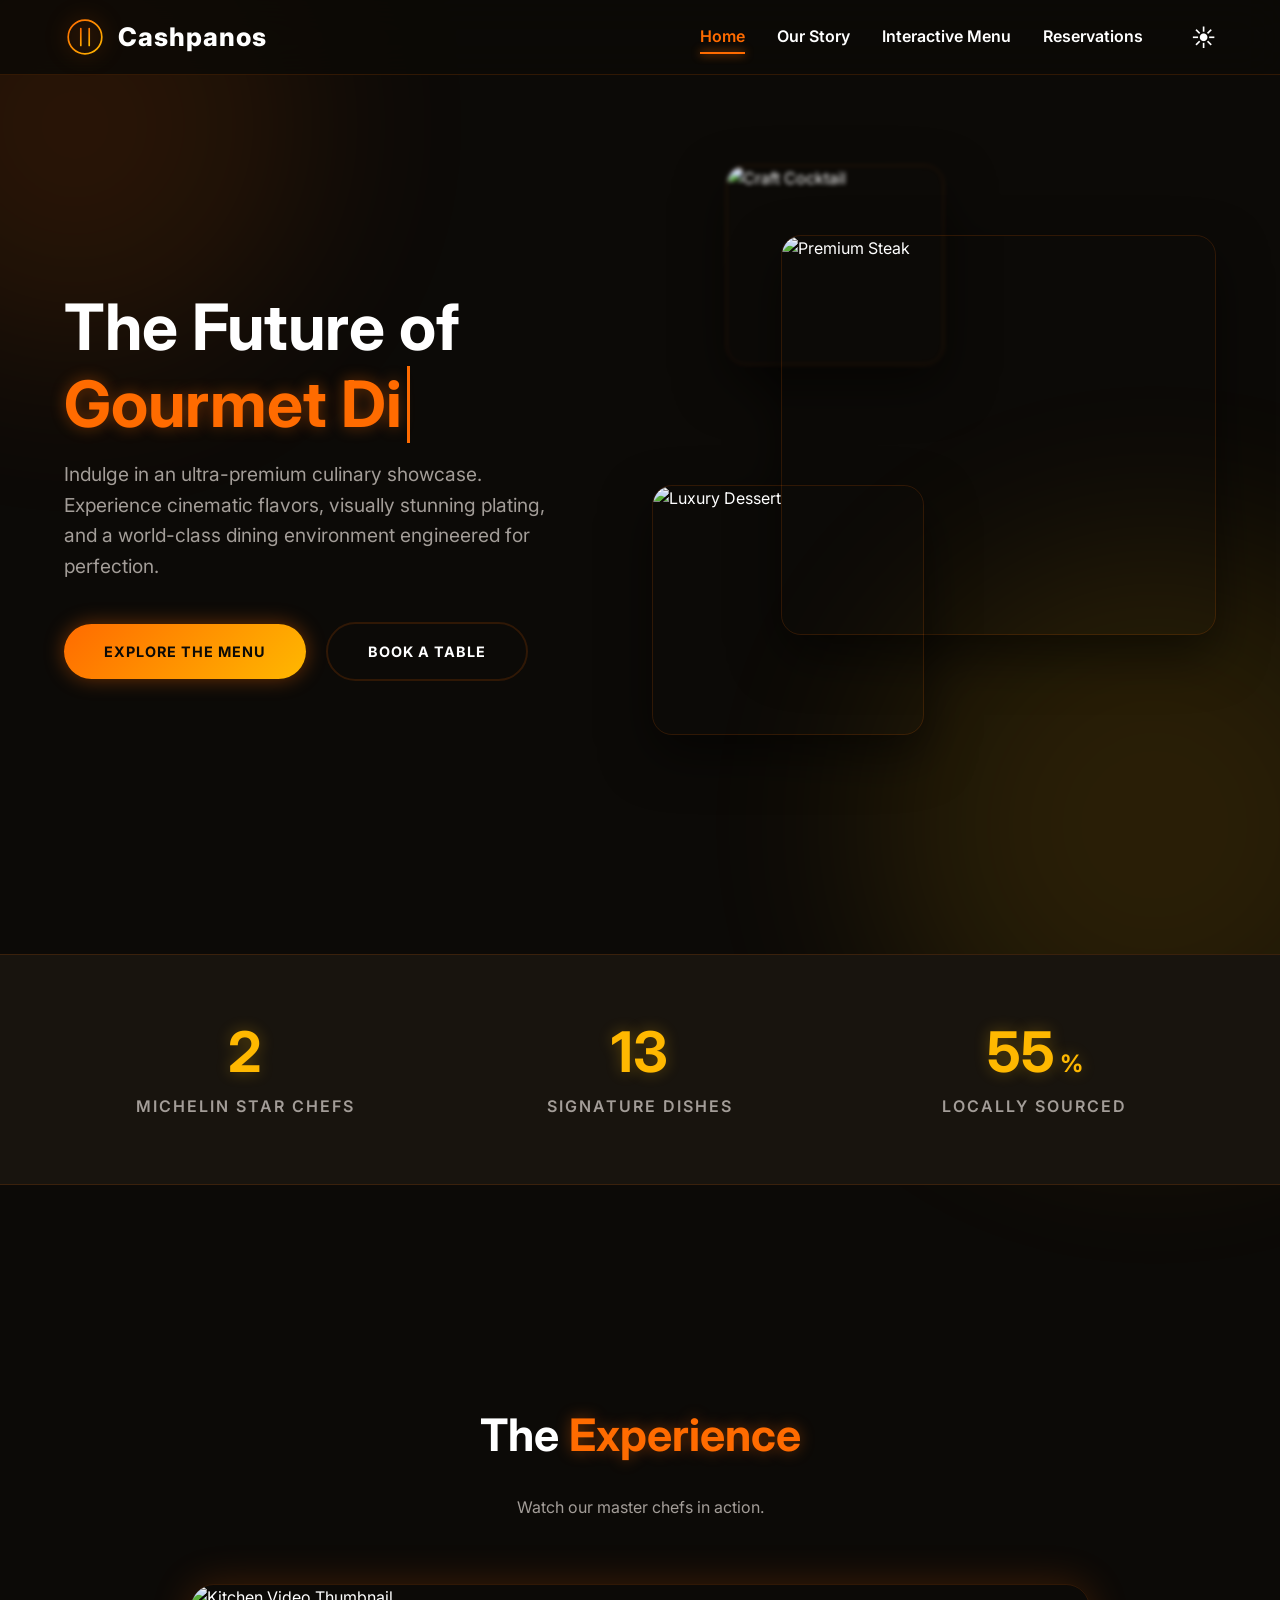
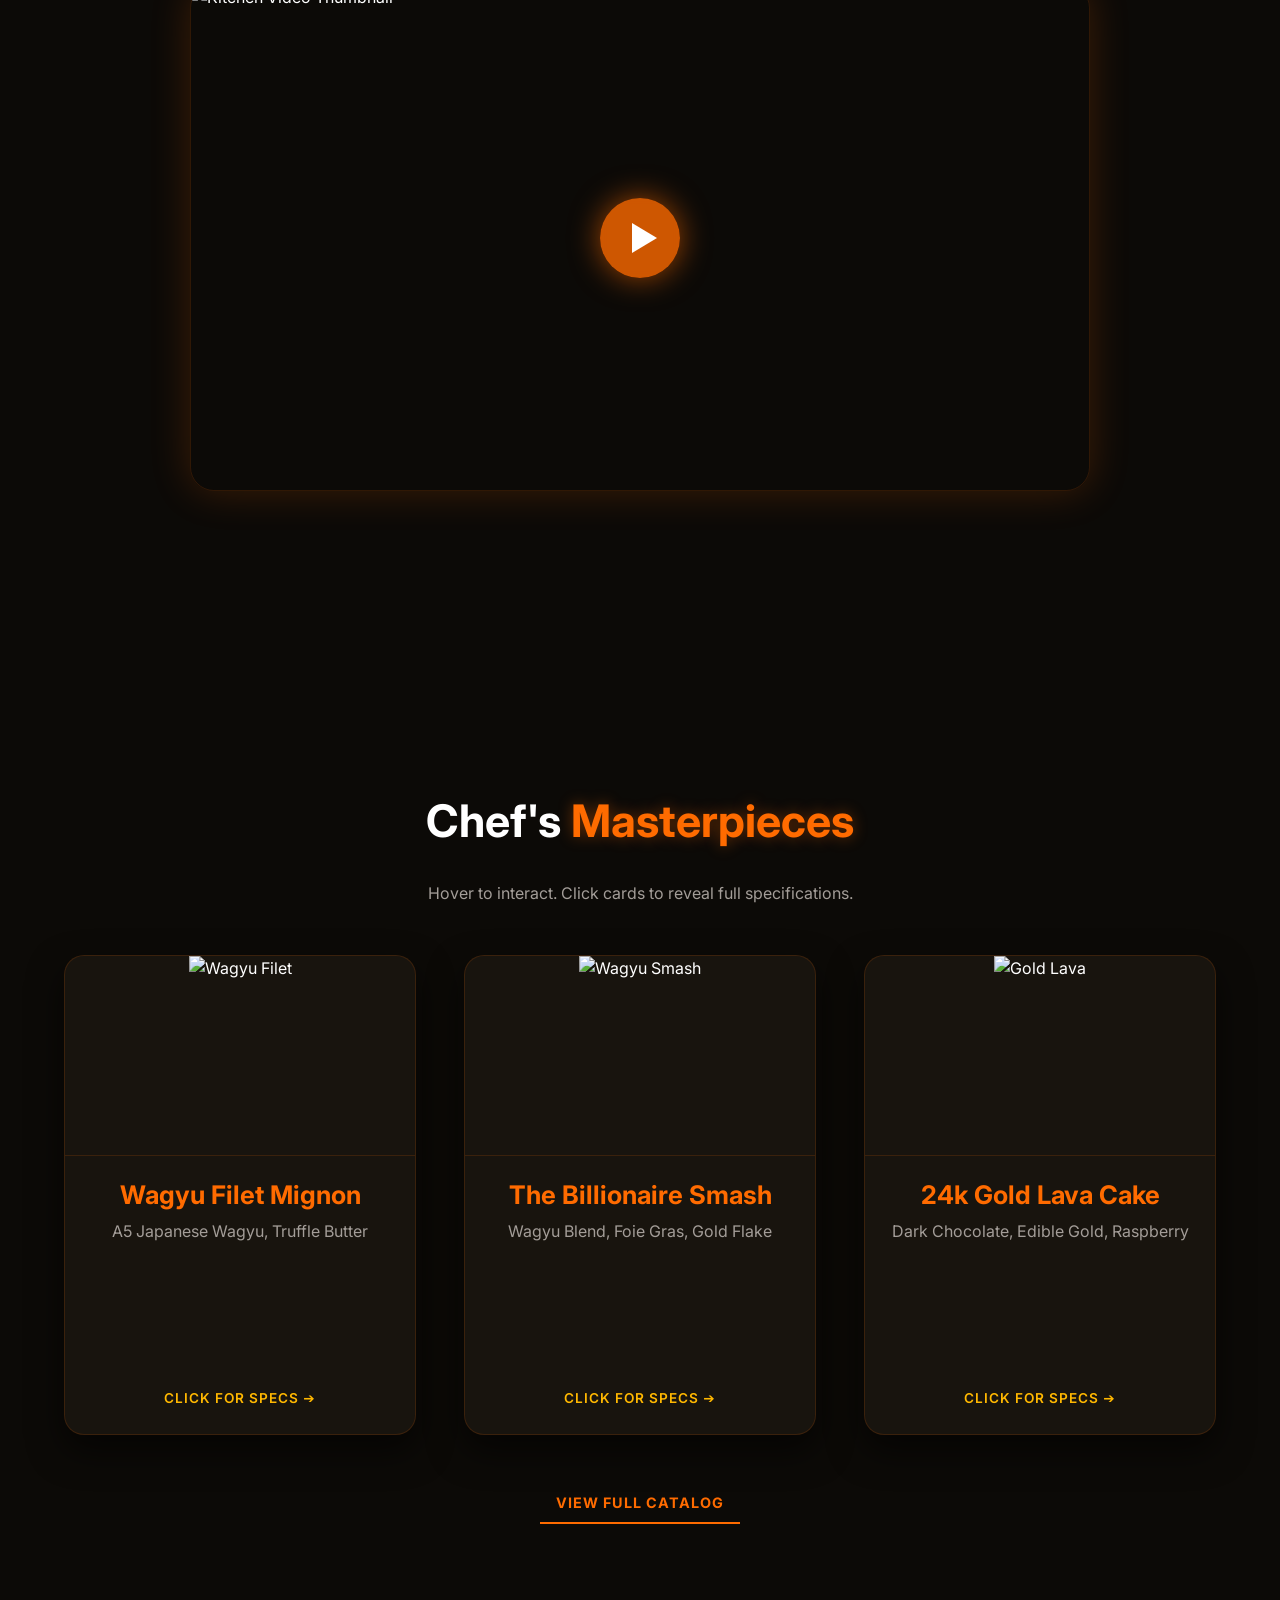
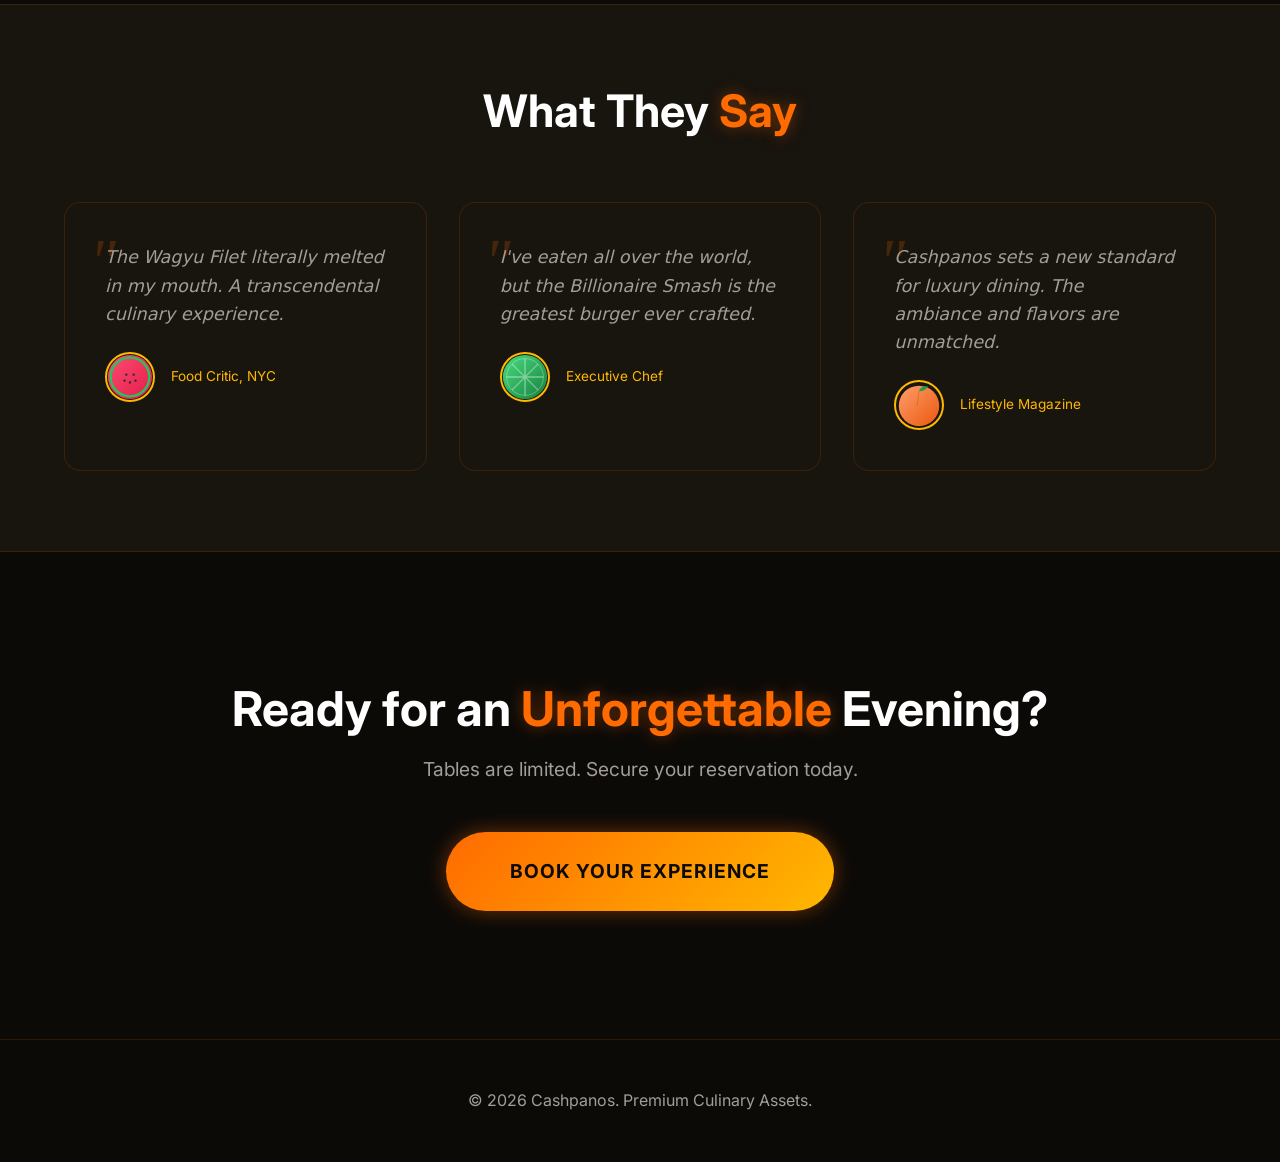
==== commit 85bed806: "more fixtures" ====
--- a/index.html
+++ b/index.html
@@ -12,7 +12,6 @@
     <link rel="stylesheet" href="css/menu-cards.css">
 </head>
 <body>
-    <!-- Ambient Blobs -->
     <div class="ambient-blob blob-1"></div>
     <div class="ambient-blob blob-2"></div>
 
@@ -49,7 +48,6 @@
     </header>
 
     <main>
-        <!-- Split-Screen Hero with Parallax Gallery -->
         <section class="hero-split">
             <div class="hero-content fade-left">
                 <h1>
@@ -72,7 +70,6 @@
             </div>
         </section>
 
-        <!-- Live Ticking Stats Banner -->
         <div class="stats-banner">
             <div class="stat-item fade-in delay-1">
                 <h3><span class="stat-counter" data-target="3">0</span></h3>
@@ -88,7 +85,6 @@
             </div>
         </div>
 
-        <!-- Glowing Video Placeholder -->
         <section class="fade-in">
             <h2 class="section-title" style="text-align: center; border: none; margin-bottom: 1rem;">The <span class="highlight">Experience</span></h2>
             <p style="text-align: center; color: var(--text-muted); margin-bottom: 2rem;">Watch our master chefs in action.</p>
@@ -99,13 +95,11 @@
             </div>
         </section>
 
-        <!-- Chef's Specials -->
         <section class="fade-in">
             <h2 class="section-title" style="text-align: center; border: none; margin-bottom: 1rem;">Chef's <span class="highlight">Masterpieces</span></h2>
             <p style="text-align: center; color: var(--text-muted); margin-bottom: 3rem;">Hover to interact. Click cards to reveal full specifications.</p>
             
             <div class="menu-grid">
-                <!-- Special 1 -->
                 <div class="menu-card-container fade-in delay-1">
                     <div class="menu-card">
                         <div class="card-face card-front">
@@ -126,7 +120,6 @@
                         </div>
                     </div>
                 </div>
-                <!-- Special 2 -->
                 <div class="menu-card-container fade-in delay-2">
                     <div class="menu-card">
                         <div class="card-face card-front">
@@ -147,7 +140,6 @@
                         </div>
                     </div>
                 </div>
-                <!-- Special 3 -->
                 <div class="menu-card-container fade-in delay-3">
                     <div class="menu-card">
                         <div class="card-face card-front">
@@ -174,44 +166,75 @@
             </div>
         </section>
 
-        <!-- Testimonials -->
         <section class="fade-in" style="background: var(--bg-container); border-top: 1px solid var(--glass-border); border-bottom: 1px solid var(--glass-border);">
-            <h2 class="section-title" style="text-align: center; border: none; margin-top: 0;">What They <span class="highlight">Say</span></h2>
-            <div class="testimonial-grid">
-                <div class="testimonial-card">
-                    <p class="testimonial-text">The Wagyu Filet literally melted in my mouth. A transcendental culinary experience.</p>
-                    <div class="testimonial-author">
-                        <img src="https://loremflickr.com/100/100/portrait?lock=1" alt="Reviewer" class="author-img">
-                        <div class="author-info">
-                            <h4>Elena Rostova</h4>
-                            <p>Food Critic, NYC</p>
-                        </div>
-                    </div>
-                </div>
-                <div class="testimonial-card fade-in delay-1">
-                    <p class="testimonial-text">I've eaten all over the world, but the Billionaire Smash is the greatest burger ever crafted.</p>
-                    <div class="testimonial-author">
-                        <img src="https://loremflickr.com/100/100/portrait?lock=2" alt="Reviewer" class="author-img">
-                        <div class="author-info">
-                            <h4>Marcus Sterling</h4>
-                            <p>Executive Chef</p>
-                        </div>
-                    </div>
-                </div>
-                <div class="testimonial-card fade-in delay-2">
-                    <p class="testimonial-text">Cashpanos sets a new standard for luxury dining. The ambiance and flavors are unmatched.</p>
-                    <div class="testimonial-author">
-                        <img src="https://loremflickr.com/100/100/portrait?lock=3" alt="Reviewer" class="author-img">
-                        <div class="author-info">
-                            <h4>Sarah Jenkins</h4>
-                            <p>Lifestyle Magazine</p>
-                        </div>
-                    </div>
-                </div>
-            </div>
-        </section>
-
-        <!-- Final CTA -->
+    <h2 class="section-title" style="text-align: center; border: none; margin-top: 0;">What They <span class="highlight">Say</span></h2>
+    <div class="testimonial-grid">
+        <div class="testimonial-card">
+            <p class="testimonial-text">The Wagyu Filet literally melted in my mouth. A transcendental culinary experience.</p>
+            <div class="testimonial-author">
+                <svg class="author-img" viewBox="0 0 100 100" style="width: 50px; height: 50px; border-radius: 50%;">
+                    <defs>
+                        <linearGradient id="watermelonGrad" x1="0%" y1="0%" x2="100%" y2="100%">
+                            <stop offset="0%" stop-color="#ff4b72" />
+                            <stop offset="100%" stop-color="#e11d48" />
+                        </linearGradient>
+                    </defs>
+                    <circle cx="50" cy="50" r="48" fill="url(#watermelonGrad)"/>
+                    <circle cx="50" cy="50" r="42" fill="none" stroke="#22c55e" stroke-width="5"/>
+                    <circle cx="42" cy="45" r="2.5" fill="#1e293b"/>
+                    <circle cx="58" cy="45" r="2.5" fill="#1e293b"/>
+                    <circle cx="50" cy="62" r="2.5" fill="#1e293b"/>
+                    <circle cx="38" cy="58" r="2.5" fill="#1e293b"/>
+                    <circle cx="62" cy="58" r="2.5" fill="#1e293b"/>
+                </svg>
+                <div class="author-info">
+                    <h4></h4> <p>Food Critic, NYC</p>
+                </div>
+            </div>
+        </div>
+        
+        <div class="testimonial-card fade-in delay-1">
+            <p class="testimonial-text">I've eaten all over the world, but the Billionaire Smash is the greatest burger ever crafted.</p>
+            <div class="testimonial-author">
+                <svg class="author-img" viewBox="0 0 100 100" style="width: 50px; height: 50px; border-radius: 50%;">
+                    <defs>
+                        <linearGradient id="limeGrad" x1="0%" y1="0%" x2="100%" y2="100%">
+                            <stop offset="0%" stop-color="#4ade80" />
+                            <stop offset="100%" stop-color="#15803d" />
+                        </linearGradient>
+                    </defs>
+                    <circle cx="50" cy="50" r="48" fill="url(#limeGrad)"/>
+                    <path d="M50,10 L50,90 M10,50 L90,50 M22,22 L78,78 M22,78 L78,22" stroke="#ffffff" stroke-width="3" opacity="0.4"/>
+                    <circle cx="50" cy="50" r="40" fill="none" stroke="#ffffff" stroke-width="2" opacity="0.3"/>
+                </svg>
+                <div class="author-info">
+                    <h4></h4> <p>Executive Chef</p>
+                </div>
+            </div>
+        </div>
+        
+        <div class="testimonial-card fade-in delay-2">
+            <p class="testimonial-text">Cashpanos sets a new standard for luxury dining. The ambiance and flavors are unmatched.</p>
+            <div class="testimonial-author">
+                <svg class="author-img" viewBox="0 0 100 100" style="width: 50px; height: 50px; border-radius: 50%;">
+                    <defs>
+                        <linearGradient id="peachGrad" x1="0%" y1="0%" x2="100%" y2="100%">
+                            <stop offset="0%" stop-color="#ff9d6c" />
+                            <stop offset="100%" stop-color="#ea580c" />
+                        </linearGradient>
+                    </defs>
+                    <circle cx="50" cy="52" r="44" fill="url(#peachGrad)"/>
+                    <path d="M50,20 C55,5 70,10 70,10 C70,10 62,22 50,20 Z" fill="#16a34a"/>
+                    <path d="M50,20 Q48,35 46,52" stroke="#b45309" stroke-width="2" fill="none" opacity="0.4"/>
+                </svg>
+                <div class="author-info">
+                    <h4></h4> <p>Lifestyle Magazine</p>
+                </div>
+            </div>
+        </div>
+    </div>
+</section>
+
         <section class="fade-in" style="text-align: center; padding: 8rem 5%;">
             <h2 style="font-size: 3rem; margin-bottom: 1rem;">Ready for an <span class="highlight">Unforgettable</span> Evening?</h2>
             <p style="color: var(--text-muted); font-size: 1.2rem; margin-bottom: 3rem;">Tables are limited. Secure your reservation today.</p>
@@ -226,4 +249,4 @@
     <script src="js/main.js"></script>
     <script src="js/flip-card.js"></script>
 </body>
-</html>
+</html>
--- a/css/menu-cards.css
+++ b/css/menu-cards.css
@@ -18,6 +18,7 @@
   position: relative;
   transition: transform 0.8s cubic-bezier(0.175, 0.885, 0.32, 1.275);
   transform-style: preserve-3d;
+  will-change: transform;
   cursor: pointer;
 }
 
